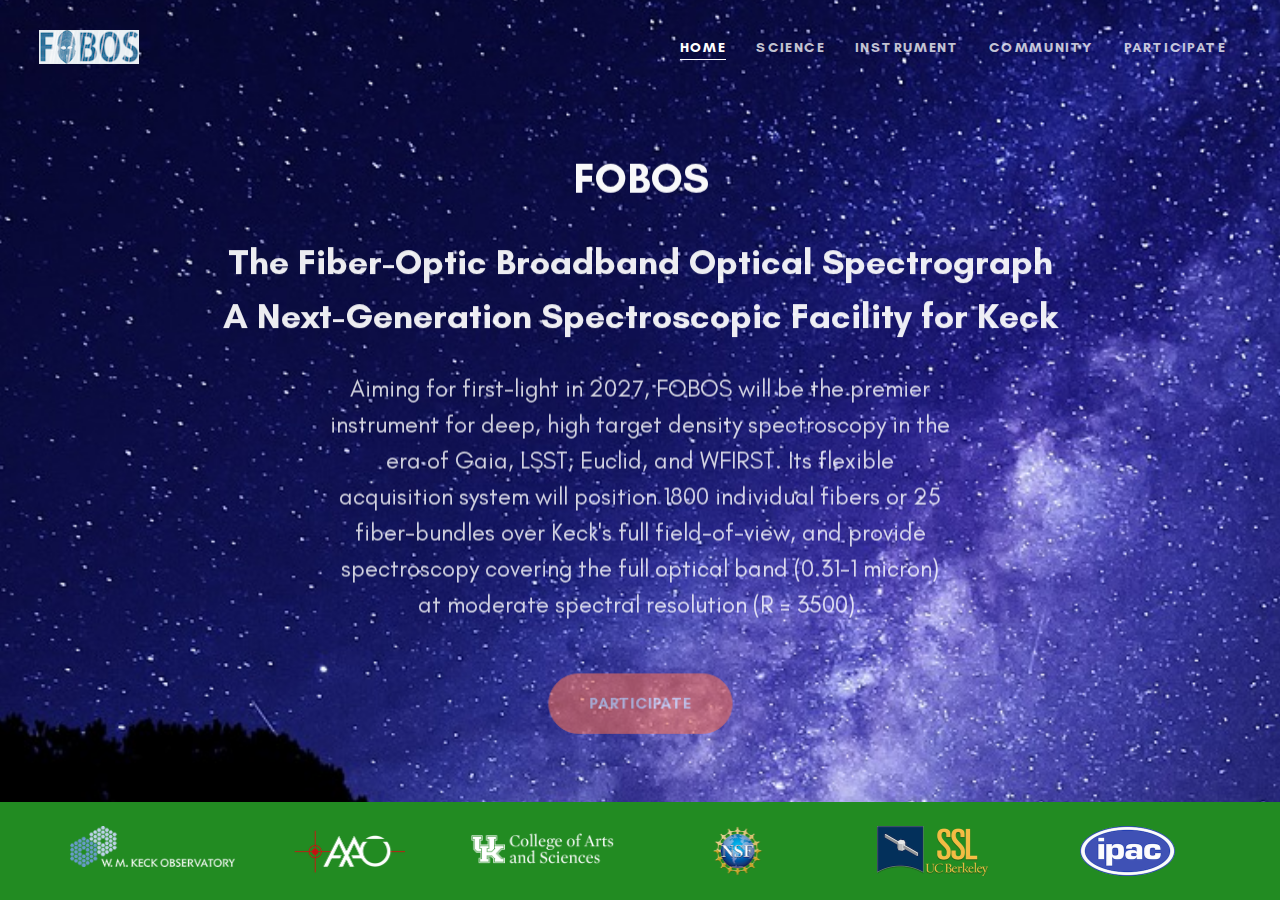
==== index.html @ 59f38589 "updated h1 and h2 on home page" ====
<!DOCTYPE html>
<html lang="en">
<head>
	
	<meta charset="utf-8">
	<meta http-equiv="X-UA-Compatible" content="IE=edge">
	<meta name="viewport" content="width=device-width, initial-scale=1, shrink-to-fit=no">
	<meta name="theme-color" content="#3ed2a7">
	
	<link rel="shortcut icon" href="./favicon.png" />
	
	<title>FOBOS</title>
	
	<link rel="stylesheet" href="assets/vendors/liquid-icon/liquid-icon.min.css" />
	<link rel="stylesheet" href="assets/vendors/font-awesome/css/font-awesome.min.css" />
	<link rel="stylesheet" href="assets/css/theme-vendors.min.css" />
	<link rel="stylesheet" href="assets/css/theme.min.css" />
	<link rel="stylesheet" href="assets/css/themes/digital-agency.css" />
	
	<!-- Head Libs -->
	<script async src="assets/vendors/modernizr.min.js"></script>
	
</head>
<body data-mobile-nav-trigger-alignment="right" data-mobile-nav-align="left" data-mobile-nav-style="minimal" data-mobile-nav-shceme="gray" data-mobile-header-scheme="gray" data-mobile-nav-breakpoint="1199">
	
	<div id="wrap">
		
		<header class="main-header main-header-overlay">
			
			<div class="mainbar-wrap">
				<div class="megamenu-hover-bg"></div><!-- /.megamenu-hover-bg -->
				<div class="container-fluid mainbar-container">
					<div class="mainbar">
						<div class="row mainbar-row align-items-lg-stretch px-4">
							
							<div class="col pr-5">
								<div class="navbar-header">
									<a class="navbar-brand" href="index-digital-agency.html" rel="home">
										<span class="navbar-brand-inner">
											<img class="mobile-logo-default" src="./assets/img/FOBOS_LOGO_v1.png" alt="Ave HTML Template">
											<img class="logo-default" src="./assets/img/FOBOS_LOGO_v1.png" alt="Ave HTML Template">
										</span>
									</a>
									<button type="button" class="navbar-toggle collapsed nav-trigger style-mobile" data-toggle="collapse" data-target="#main-header-collapse" aria-expanded="false" data-changeclassnames='{ "html": "mobile-nav-activated overflow-hidden" }'>
										<span class="sr-only">Toggle navigation</span>
										<span class="bars">
											<span class="bar"></span>
											<span class="bar"></span>
											<span class="bar"></span>
										</span>
									</button>
								</div><!-- /.navbar-header -->
							</div><!-- /.col -->
							
							<div class="col">
								
								<div class="collapse navbar-collapse" id="main-header-collapse">
									
									<ul id="primary-nav" class="main-nav main-nav-hover-underline-1 nav align-items-lg-stretch justify-content-lg-center" data-submenu-options='{ "toggleType":"fade", "handler":"mouse-in-out" }' data-localscroll="true">
										
										<li class="is-active">
											<a href="#content">
												<span class="link-icon"></span>
												<span class="link-txt">
													<span class="link-ext"></span>
													<span class="txt">Home</span>
												</span>
											</a>
										</li>
										<li>
											<a href="#about">
												<span class="link-icon"></span>
												<span class="link-txt">
													<span class="link-ext"></span>
													<span class="txt">Science</span>
												</span>
											</a>
										</li>
										<li>
											<a href="#services">
												<span class="link-icon"></span>
												<span class="link-txt">
													<span class="link-ext"></span>
													<span class="txt">Instrument</span>
												</span>
											</a>
										</li>
										<li class="menu-item-has-children">
											<a href="#">
												<span class="link-icon"></span>
												<span class="link-txt">
													<span class="link-ext"></span>
													<span class="txt">
														Community
														<span class="submenu-expander">
															<i class="fa fa-angle-down"></i>
														</span>
													</span>
												</span>
											</a>
											<ul class="nav-item-children">
												<li>
													<a href="https://www.ucolick.org/" target="_blank">
														<span class="link-icon"></span>
														<span class="link-txt">
															<span class="link-ext"></span>
															<span class="txt">
																UCO
																<span class="submenu-expander">
																	<i class="fa fa-angle-down"></i>
																</span>
															</span>
														</span>
													</a>
												</li>
												<li>
													<a href="http://www.keckobservatory.org/" target="_blank">
														<span class="link-icon"></span>
														<span class="link-txt">
															<span class="link-ext"></span>
															<span class="txt">
																Keck
																<span class="submenu-expander">
																	<i class="fa fa-angle-down"></i>
																</span>
															</span>
														</span>
													</a>
												</li>
												<li>
													<a href="https://www.ssl.berkeley.edu/" target="_blank">
														<span class="link-icon"></span>
														<span class="link-txt">
															<span class="link-ext"></span>
															<span class="txt">
																SSL
																<span class="submenu-expander">
																	<i class="fa fa-angle-down"></i>
																</span>
															</span>
														</span>
													</a>
												</li>
												<li>
													<a href="https://pa.as.uky.edu/" target="_blank">
														<span class="link-icon"></span>
														<span class="link-txt">
															<span class="link-ext"></span>
															<span class="txt">
																University of Kentucky
																<span class="submenu-expander">
																	<i class="fa fa-angle-down"></i>
																</span>
															</span>
														</span>
													</a>
												</li>
												<li>
													<a href="https://www.aao.gov.au/" target="_blank">
														<span class="link-icon"></span>
														<span class="link-txt">
															<span class="link-ext"></span>
															<span class="txt">
																AAO
																<span class="submenu-expander">
																	<i class="fa fa-angle-down"></i>
																</span>
															</span>
														</span>
													</a>
												</li>
												<li>
													<a href="https://www.noao.edu" target="_blank">
														<span class="link-icon"></span>
														<span class="link-txt">
															<span class="link-ext"></span>
															<span class="txt">
																NOAO
																<span class="submenu-expander">
																	<i class="fa fa-angle-down"></i>
																</span>
															</span>
														</span>
													</a>
												</li>
												<li>
													<a href="https://www.ipac.caltech.edu" target="_blank">
														<span class="link-icon"></span>
														<span class="link-txt">
															<span class="link-ext"></span>
															<span class="txt">
															IPAC
																<span class="submenu-expander">
																	<i class="fa fa-angle-down"></i>
																</span>
															</span>
														</span>
													</a>
												</li>
												<li>
													<a href="https://www.lbl.gov" target="_blank">
														<span class="link-icon"></span>
														<span class="link-txt">
															<span class="link-ext"></span>
															<span class="txt">
																LBNL
																<span class="submenu-expander">
																	<i class="fa fa-angle-down"></i>
																</span>
															</span>
														</span>
													</a>
												</li>
											</ul>
										<li>
											<a href="#contact">
												<span class="link-icon"></span>
												<span class="link-txt">
													<span class="link-ext"></span>
													<span class="txt">Participate</span>
												</span>
											</a>
										</li>
									
								</ul><!-- /#primary-nav  -->
								
							</div><!-- /#main-header-collapse -->
							
						</div><!-- /.col -->
					</div><!-- /.mainbar-row -->
				</div><!-- /.mainbar -->
			</div><!-- /.mainbar-container -->
		</div><!-- /.mainbar-wrap -->
		
	</header><!-- /.main-header -->
	
	<main id="content" class="content">
		
		<section
			class="vc_row fullheight d-flex flex-wrap align-items-end"
			data-parallax="true"
			data-parallax-options='{"parallaxBG":true}'
			data-slideshow-bg="true"
			data-slideshow-options='{"delay":6000,"imageArray":["./assets/img/night-sky.jpg","./assets/img/stars.jpg"]}'
		>
		
			<span class="row-bg-loader">
				<span class="row-bg-loader-inner"></span>
			</span>

			<div class="container">
				<div class="row">

					<div class="lqd-column col-md-10 col-md-offset-1 text-center mt-7" data-custom-animations="true" data-ca-options='{"triggerHandler":"inview","animationTarget":"all-childs","duration":"1200","delay":"150","easing":"easeOutQuint","direction":"forward","initValues":{"translateY":31,"translateZ":-108,"opacity":0},"animations":{"translateY":0,"translateZ":0,"opacity":1}}'>

						<header class="fancy-title">
							<!-- <h6 class="text-uppercase font-weight-normal ltr-sp-2 text-white mb-5">WE LOVE CREATING</h6> -->
							<h1 class="text-white lh-15 mb-4"><span class="font-size-2-3x lh-1">FOBOS</span></h1>
							<h2 class="text-white lh-15 mb-4"><span class="font-size-2-3x lh-1">The Fiber-Optic Broadband Optical Spectrograph<br>A Next-Generation Spectroscopic Facility for Keck</span></h2>

							<div class="row">
								<div class="lqd-column col-md-8 col-md-offset-2">
									
									<p class="text-white font-size-24 mb-1">Aiming for first-light in 2027, FOBOS will be the premier instrument for deep, high target density spectroscopy in the era of Gaia, LSST, Euclid, and WFIRST.  Its flexible acquisition system will position 1800 individual fibers or 25 fiber-bundles over Keck's full field-of-view, and provide spectroscopy covering the full optical band (0.31-1 micron) at moderate spectral resolution (R = 3500).</p>
								</div><!-- /.col-md-8 col-md-offset-2 -->
							</div><!-- /.row -->

						</header><!-- /.fancy-title -->

						<a href="#" class="btn btn-solid text-uppercase circle btn-bordered border-thin font-size-16 font-weight-bold ltr-sp-05 px-2 bg-hover-white text-hover-black mb-2" data-localscroll="true" data-localscroll-options='{"scrollBelowSection":true}'>
							<span>
								<span class="btn-txt">Participate</span>
							</span>
						</a>

						<!-- <a href="https://www.youtube.com/watch?v=LjaKHqDbzSA" class="btn btn-default text-uppercase circle btn-bordered border-thick fresco btn-icon-left btn-icon-circle btn-icon-bordered font-size-16 font-weight-bold ltr-sp-05 px-2 color-secondary mb-2">
							<span>
								<span class="btn-txt">How we work</span>
								<span class="btn-icon"><i class="fa fa-play"></i></span>
							</span>
						</a> -->

					</div><!-- /.col-md-10 col-md-offset-1 text-center -->

				</div><!-- /.row -->
			</div><!-- /.container -->

			<div class="bg-forestgreen col-xs-12 px-0 py-4">

				<div class="container">
					<div class="row">

						<div class="lqd-column col-md-12">

							<div class="carousel-container carousel-nav-left carousel-nav-md carousel-dots-style1">

								<div class="carousel-items row" data-lqd-flickity='{"cellAlign":"left","prevNextButtons":false,"buttonsAppendTo":"self","pageDots":false,"groupCells":false,"wrapAround":true,"autoPlay":3000,"pauseAutoPlayOnHover":false}'>

									<div class="lqd-column carousel-item  col-md-2 col-sm-3 col-xs-4">
										<figure class="text-center">
											<img src="./assets/img/logos/keck-obs.png" alt="Client">
										</figure>
									</div><!-- /.carousel-item -->
									<div class="lqd-column carousel-item  col-md-2 col-sm-3 col-xs-4">
										<figure class="text-center">
											<img src="./assets/img/logos/aao_logo_white_0.png" alt="Client">
										</figure>
									</div><!-- /.carousel-item -->
									<div class="lqd-column carousel-item  col-md-2 col-sm-3 col-xs-4">
										<figure class="text-center">
											<img src="./assets/img/logos/uk.png" alt="Client">
										</figure>
									</div><!-- /.carousel-item -->
									<div class="lqd-column carousel-item  col-md-2 col-sm-3 col-xs-4">
										<figure class="text-center">
											<img src="./assets/img/logos/nsf_logo.png" alt="Client">
										</figure>
									</div><!-- /.carousel-item -->
									<div class="lqd-column carousel-item  col-md-2 col-sm-3 col-xs-4">
										<figure class="text-center">
											<img src="./assets/img/logos/uc-berk.png" alt="Client">
										</figure>
									</div><!-- /.carousel-item -->
									<div class="lqd-column carousel-item  col-md-2 col-sm-3 col-xs-4">
										<figure class="text-center">
											<img src="./assets/img/logos/ipac.png" alt="Client">
										</figure>
									</div><!-- /.carousel-item -->
									<div class="lqd-column carousel-item  col-md-2 col-sm-3 col-xs-4">
										<figure class="text-center">
											<img src="./assets/img/logos/lick.png" alt="Client">
										</figure>
									</div><!-- /.carousel-item -->
									<div class="lqd-column carousel-item  col-md-2 col-sm-3 col-xs-4">
										<figure class="text-center">
											<img src="./assets/img/logos/berkeley.png" alt="Client">
										</figure>
									</div><!-- /.carousel-item -->

								</div><!-- /.carousel-items row -->

							</div><!-- /.carousel-container -->

						</div><!-- /.col-md-12 -->

					</div><!-- /.row -->
				</div><!-- /.container -->

			</div>
			
		</section>
		
	</main><!-- /#content.content -->
	
</div><!-- /#wrap -->

<script src="./assets/vendors/jquery.min.js"></script>
<script src="./assets/js/theme-vendors.js"></script>
<script src="./assets/js/theme.min.js"></script>

</body>
</html>
---- assets/vendors/liquid-icon/liquid-icon.min.css ----
@font-face{font-family:'liquid-icon';src:url("./fonts/liquid-icon.woff") format("woff"),url("./fonts/liquid-icon.svg") format("svg");font-weight:normal;font-style:normal}[class^="icon-"],[class*=" icon-"]{font-family:'liquid-icon' !important;speak:none;font-style:normal;font-weight:normal;font-variant:normal;text-transform:none;line-height:1;-webkit-font-smoothing:antialiased;-moz-osx-font-smoothing:grayscale}.icon-et-desktop:before{content:"\ecae"}.icon-et-laptop:before{content:"\ecaf"}.icon-et-tablet:before{content:"\ecb0"}.icon-et-phone:before{content:"\ecb1"}.icon-et-adjustments:before{content:"\ecb2"}.icon-et-alarmclock:before{content:"\ecb3"}.icon-et-anchor:before{content:"\ecb4"}.icon-et-aperture:before{content:"\ecb5"}.icon-et-attachments:before{content:"\ecb6"}.icon-et-bargraph:before{content:"\ecb7"}.icon-et-basket:before{content:"\ecb8"}.icon-et-beaker:before{content:"\ecb9"}.icon-et-bike:before{content:"\ecba"}.icon-et-book-open:before{content:"\ecbb"}.icon-et-briefcase:before{content:"\ecbc"}.icon-et-browser:before{content:"\ecbd"}.icon-et-calendar:before{content:"\ecbe"}.icon-et-camera:before{content:"\ecbf"}.icon-et-caution:before{content:"\ecc0"}.icon-et-chat:before{content:"\ecc1"}.icon-et-circle-compass:before{content:"\ecc2"}.icon-et-clipboard:before{content:"\ecc3"}.icon-et-clock:before{content:"\ecc4"}.icon-et-cloud:before{content:"\ecc5"}.icon-et-compass:before{content:"\ecc6"}.icon-et-dial:before{content:"\ecc7"}.icon-et-document:before{content:"\ecc8"}.icon-et-documents:before{content:"\ecc9"}.icon-et-download:before{content:"\ecca"}.icon-et-edit:before{content:"\eccb"}.icon-et-envelope:before{content:"\eccc"}.icon-et-expand:before{content:"\eccd"}.icon-et-flag:before{content:"\ecce"}.icon-et-focus:before{content:"\eccf"}.icon-et-gears:before{content:"\ecd0"}.icon-et-genius:before{content:"\ecd1"}.icon-et-gift:before{content:"\ecd2"}.icon-et-global:before{content:"\ecd3"}.icon-et-globe:before{content:"\ecd4"}.icon-et-grid:before{content:"\ecd5"}.icon-et-hazardous:before{content:"\ecd6"}.icon-et-heart:before{content:"\ecd7"}.icon-et-hotairballoon:before{content:"\ecd8"}.icon-et-hourglass:before{content:"\ecd9"}.icon-et-key:before{content:"\ecda"}.icon-et-layers:before{content:"\ecdb"}.icon-et-lifesaver:before{content:"\ecdc"}.icon-et-lightbulb:before{content:"\ecdd"}.icon-et-linegraph:before{content:"\ecde"}.icon-et-lock:before{content:"\ecdf"}.icon-et-magnifying-glass:before{content:"\ece0"}.icon-et-map-pin:before{content:"\ece1"}.icon-et-map:before{content:"\ece2"}.icon-et-megaphone:before{content:"\ece3"}.icon-et-mic:before{content:"\ece4"}.icon-et-mobile:before{content:"\ece5"}.icon-et-newspaper:before{content:"\ece6"}.icon-et-notebook:before{content:"\ece7"}.icon-et-paintbrush:before{content:"\ece8"}.icon-et-paperclip:before{content:"\ece9"}.icon-et-pencil:before{content:"\ecea"}.icon-et-picture:before{content:"\eceb"}.icon-et-pictures:before{content:"\ecec"}.icon-et-video:before{content:"\eced"}.icon-et-piechart:before{content:"\ecee"}.icon-et-presentation:before{content:"\ecef"}.icon-et-pricetags:before{content:"\ecf0"}.icon-et-printer:before{content:"\ecf1"}.icon-et-profile-female:before{content:"\ecf2"}.icon-et-profile-male:before{content:"\ecf3"}.icon-et-puzzle:before{content:"\ecf4"}.icon-et-quote:before{content:"\ecf5"}.icon-et-recycle:before{content:"\ecf6"}.icon-et-refresh:before{content:"\ecf7"}.icon-et-ribbon:before{content:"\ecf8"}.icon-et-scissors:before{content:"\ecf9"}.icon-et-scope:before{content:"\ecfa"}.icon-et-search:before{content:"\ecfb"}.icon-et-shield:before{content:"\ecfc"}.icon-et-speedometer:before{content:"\ecfd"}.icon-et-strategy:before{content:"\ecfe"}.icon-et-streetsign:before{content:"\ecff"}.icon-et-telescope:before{content:"\ed00"}.icon-et-toolbox:before{content:"\ed01"}.icon-et-tools-2:before{content:"\ed02"}.icon-et-tools:before{content:"\ed03"}.icon-et-traget:before{content:"\ed04"}.icon-et-trophy:before{content:"\ed05"}.icon-et-upload:before{content:"\ed06"}.icon-et-wallet:before{content:"\ed07"}.icon-et-wine:before{content:"\ed08"}.icon-et-sad:before{content:"\ed09"}.icon-et-happy:before{content:"\ed0a"}.icon-md-add-circle-outline:before{content:"\e955"}.icon-md-add-circle:before{content:"\e958"}.icon-md-add:before{content:"\e959"}.icon-md-airplane:before{content:"\e95a"}.icon-md-alarm:before{content:"\e95b"}.icon-md-albums:before{content:"\e95c"}.icon-md-alert:before{content:"\e95d"}.icon-md-american-football:before{content:"\e95e"}.icon-md-analytics:before{content:"\e95f"}.icon-md-aperture:before{content:"\e960"}.icon-md-apps:before{content:"\e961"}.icon-md-appstore:before{content:"\e962"}.icon-md-archive:before{content:"\e963"}.icon-md-arrow-back:before{content:"\e96e"}.icon-md-arrow-down:before{content:"\e96f"}.icon-md-arrow-dropdown-circle:before{content:"\e976"}.icon-md-arrow-dropdown:before{content:"\e977"}.icon-md-arrow-dropleft-circle:before{content:"\e97b"}.icon-md-arrow-dropleft:before{content:"\e97c"}.icon-md-arrow-dropright-circle:before{content:"\e97e"}.icon-md-arrow-dropright:before{content:"\e980"}.icon-md-arrow-dropup-circle:before{content:"\e986"}.icon-md-arrow-dropup:before{content:"\e987"}.icon-md-arrow-forward:before{content:"\e988"}.icon-md-arrow-round-back:before{content:"\e997"}.icon-md-arrow-round-down:before{content:"\e99d"}.icon-md-arrow-round-forward:before{content:"\e99e"}.icon-md-arrow-round-up:before{content:"\e9ab"}.icon-md-arrow-up:before{content:"\e9b0"}.icon-md-at:before{content:"\e9b1"}.icon-md-attach:before{content:"\e9c8"}.icon-md-backspace:before{content:"\e9cd"}.icon-md-barcode:before{content:"\e9d0"}.icon-md-baseball:before{content:"\e9d1"}.icon-md-basket:before{content:"\e9d2"}.icon-md-basketball:before{content:"\e9d3"}.icon-md-battery-charging:before{content:"\e9d4"}.icon-md-battery-dead:before{content:"\e9d6"}.icon-md-battery-full:before{content:"\e9d7"}.icon-md-beaker:before{content:"\e9db"}.icon-md-bed:before{content:"\e9dc"}.icon-md-beer:before{content:"\e9dd"}.icon-md-bicycle:before{content:"\e9de"}.icon-md-bluetooth:before{content:"\ea25"}.icon-md-boat:before{content:"\ea26"}.icon-md-body:before{content:"\ea2a"}.icon-md-bonfire:before{content:"\ea2b"}.icon-md-book:before{content:"\ea2c"}.icon-md-bookmark:before{content:"\ea2d"}.icon-md-bookmarks:before{content:"\ea2e"}.icon-md-bowtie:before{content:"\ea2f"}.icon-md-briefcase:before{content:"\ea30"}.icon-md-browsers:before{content:"\ea31"}.icon-md-brush:before{content:"\ea7e"}.icon-md-bug:before{content:"\ea7f"}.icon-md-build:before{content:"\ea82"}.icon-md-bulb:before{content:"\ea83"}.icon-md-bus:before{content:"\ea84"}.icon-md-business:before{content:"\ea8b"}.icon-md-cafe:before{content:"\ea8c"}.icon-md-calculator:before{content:"\ea8d"}.icon-md-calendar:before{content:"\ea90"}.icon-md-call:before{content:"\ea91"}.icon-md-camera:before{content:"\ea92"}.icon-md-car:before{content:"\ea93"}.icon-md-card:before{content:"\ea94"}.icon-md-cart:before{content:"\ea95"}.icon-md-cash:before{content:"\ea96"}.icon-md-cellular:before{content:"\ea97"}.icon-md-chatboxes:before{content:"\ea98"}.icon-md-chatbubbles:before{content:"\ea99"}.icon-md-checkbox-outline:before{content:"\ea9a"}.icon-md-checkbox:before{content:"\ea9b"}.icon-md-checkmark-circle-outline:before{content:"\ea9c"}.icon-md-checkmark-circle:before{content:"\ea9d"}.icon-md-checkmark:before{content:"\ea9e"}.icon-md-clipboard:before{content:"\ea9f"}.icon-md-clock:before{content:"\eaa0"}.icon-md-close-circle-outline:before{content:"\eaa1"}.icon-md-close-circle:before{content:"\eaa2"}.icon-md-close:before{content:"\eaa3"}.icon-md-cloud-circle:before{content:"\eaa4"}.icon-md-cloud-done:before{content:"\eaa5"}.icon-md-cloud-download:before{content:"\eaa6"}.icon-md-cloud-outline:before{content:"\eaa7"}.icon-md-cloud-upload:before{content:"\eaac"}.icon-md-cloud:before{content:"\eaae"}.icon-md-cloudy-night:before{content:"\eaaf"}.icon-md-cloudy:before{content:"\eab0"}.icon-md-code-download:before{content:"\ebc9"}.icon-md-code-working:before{content:"\ebca"}.icon-md-code:before{content:"\ebcc"}.icon-md-cog:before{content:"\ebcd"}.icon-md-color-fill:before{content:"\ebce"}.icon-md-color-filter:before{content:"\ebcf"}.icon-md-color-palette:before{content:"\ebd0"}.icon-md-color-wand:before{content:"\ebd1"}.icon-md-compass:before{content:"\ebd2"}.icon-md-construct:before{content:"\ebd3"}.icon-md-contact:before{content:"\ebd4"}.icon-md-contacts:before{content:"\ebd5"}.icon-md-contract:before{content:"\ebd6"}.icon-md-contrast:before{content:"\ebd7"}.icon-md-copy:before{content:"\ebd8"}.icon-md-create:before{content:"\ebd9"}.icon-md-crop:before{content:"\ebda"}.icon-md-cube:before{content:"\ebdb"}.icon-md-cut:before{content:"\ebdc"}.icon-md-desktop:before{content:"\ebdd"}.icon-md-disc:before{content:"\ebde"}.icon-md-document:before{content:"\ebdf"}.icon-md-done-all:before{content:"\ebe0"}.icon-md-download:before{content:"\ebe1"}.icon-md-easel:before{content:"\ebe2"}.icon-md-egg:before{content:"\ebe3"}.icon-md-exit:before{content:"\ebe4"}.icon-md-expand:before{content:"\ebe5"}.icon-md-eye-off:before{content:"\ebe6"}.icon-md-eye:before{content:"\ebe7"}.icon-md-fastforward:before{content:"\ebe8"}.icon-md-female:before{content:"\ebe9"}.icon-md-filing:before{content:"\ebea"}.icon-md-film:before{content:"\ebeb"}.icon-md-finger-print:before{content:"\ebec"}.icon-md-fitness:before{content:"\ebed"}.icon-md-flag:before{content:"\ebee"}.icon-md-flame:before{content:"\ebef"}.icon-md-flash-off:before{content:"\ebf0"}.icon-md-flash:before{content:"\ebf1"}.icon-md-flashlight:before{content:"\ebf2"}.icon-md-flask:before{content:"\ebf3"}.icon-md-flower:before{content:"\ebf4"}.icon-md-folder-open:before{content:"\ebf5"}.icon-md-folder:before{content:"\ebf6"}.icon-md-football:before{content:"\ebf7"}.icon-md-funnel:before{content:"\ebf8"}.icon-md-gift:before{content:"\ebf9"}.icon-md-git-branch:before{content:"\ebfa"}.icon-md-git-commit:before{content:"\ebfb"}.icon-md-git-compare:before{content:"\ebfc"}.icon-md-git-merge:before{content:"\ebfd"}.icon-md-git-network:before{content:"\ebfe"}.icon-md-git-pull-request:before{content:"\ebff"}.icon-md-glasses:before{content:"\ec00"}.icon-md-globe:before{content:"\ec01"}.icon-md-grid:before{content:"\ec02"}.icon-md-hammer:before{content:"\ec03"}.icon-md-hand:before{content:"\ec04"}.icon-md-happy:before{content:"\ec05"}.icon-md-headset:before{content:"\ec06"}.icon-md-heart-dislike:before{content:"\ec07"}.icon-md-heart-empty:before{content:"\ec08"}.icon-md-heart-half:before{content:"\ec09"}.icon-md-heart:before{content:"\ec0a"}.icon-md-help-buoy:before{content:"\ec0b"}.icon-md-help-circle-outline:before{content:"\ec0c"}.icon-md-help-circle:before{content:"\ec0d"}.icon-md-help:before{content:"\ec0e"}.icon-md-home:before{content:"\ec0f"}.icon-md-hourglass:before{content:"\ec10"}.icon-md-ice-cream:before{content:"\ec11"}.icon-md-image:before{content:"\ec12"}.icon-md-images:before{content:"\ec13"}.icon-md-infinite:before{content:"\ec14"}.icon-md-information-circle-outline:before{content:"\ec15"}.icon-md-information-circle:before{content:"\ec16"}.icon-md-information:before{content:"\ec17"}.icon-md-jet:before{content:"\ec18"}.icon-md-journal:before{content:"\ec19"}.icon-md-key:before{content:"\ec1a"}.icon-md-keypad:before{content:"\ec1b"}.icon-md-laptop:before{content:"\ec1c"}.icon-md-leaf:before{content:"\ec1d"}.icon-md-link:before{content:"\ec1e"}.icon-md-list-box:before{content:"\ec1f"}.icon-md-list:before{content:"\ec20"}.icon-md-locate:before{content:"\ec21"}.icon-md-lock:before{content:"\ec22"}.icon-md-log-in:before{content:"\ec23"}.icon-md-log-out:before{content:"\ec24"}.icon-md-magnet:before{content:"\ec25"}.icon-md-mail-open:before{content:"\ec26"}.icon-md-mail-unread:before{content:"\ec27"}.icon-md-mail:before{content:"\ec28"}.icon-md-male:before{content:"\ec29"}.icon-md-man:before{content:"\ec2a"}.icon-md-map:before{content:"\ec2b"}.icon-md-medal:before{content:"\ec2c"}.icon-md-medical:before{content:"\ec2d"}.icon-md-medkit:before{content:"\ec2e"}.icon-md-megaphone:before{content:"\ec2f"}.icon-md-menu:before{content:"\ec30"}.icon-md-mic-off:before{content:"\ec31"}.icon-md-mic:before{content:"\ec32"}.icon-md-microphone:before{content:"\ec33"}.icon-md-moon:before{content:"\ec34"}.icon-md-more:before{content:"\ec35"}.icon-md-move:before{content:"\ec36"}.icon-md-musical-note:before{content:"\ec37"}.icon-md-musical-notes:before{content:"\ec38"}.icon-md-navigate:before{content:"\ec39"}.icon-md-notifications-off:before{content:"\ec3a"}.icon-md-notifications-outline:before{content:"\ec3b"}.icon-md-notifications:before{content:"\ec3c"}.icon-md-nuclear:before{content:"\ec3d"}.icon-md-nutrition:before{content:"\ec3e"}.icon-md-open:before{content:"\ec3f"}.icon-md-options:before{content:"\ec40"}.icon-md-outlet:before{content:"\ec41"}.icon-md-paper-plane:before{content:"\ec42"}.icon-md-paper:before{content:"\ec43"}.icon-md-partly-sunny:before{content:"\ec44"}.icon-md-pause:before{content:"\ec45"}.icon-md-paw:before{content:"\ec46"}.icon-md-people:before{content:"\ec47"}.icon-md-person-add:before{content:"\ec48"}.icon-md-person:before{content:"\ec49"}.icon-md-phone-landscape:before{content:"\ec4a"}.icon-md-phone-portrait:before{content:"\ec4b"}.icon-md-photos:before{content:"\ec4c"}.icon-md-pie:before{content:"\ec4d"}.icon-md-pin:before{content:"\ec4e"}.icon-md-pint:before{content:"\ec4f"}.icon-md-pizza:before{content:"\ec50"}.icon-md-planet:before{content:"\ec51"}.icon-md-play-circle:before{content:"\ec52"}.icon-md-play:before{content:"\ec53"}.icon-md-podium:before{content:"\ec54"}.icon-md-power:before{content:"\ec55"}.icon-md-pricetag:before{content:"\ec56"}.icon-md-pricetags:before{content:"\ec57"}.icon-md-print:before{content:"\ec58"}.icon-md-pulse:before{content:"\ec59"}.icon-md-qr-scanner:before{content:"\ec5a"}.icon-md-quote:before{content:"\ec5b"}.icon-md-radio-button-off:before{content:"\ec5c"}.icon-md-radio-button-on:before{content:"\ec5d"}.icon-md-radio:before{content:"\ec5e"}.icon-md-rainy:before{content:"\ec5f"}.icon-md-recording:before{content:"\ec60"}.icon-md-redo:before{content:"\ec61"}.icon-md-refresh-circle:before{content:"\ec62"}.icon-md-refresh:before{content:"\ec63"}.icon-md-remove-circle-outline:before{content:"\ec64"}.icon-md-remove-circle:before{content:"\ec65"}.icon-md-remove:before{content:"\ec66"}.icon-md-reorder:before{content:"\ec67"}.icon-md-repeat:before{content:"\ec68"}.icon-md-resize:before{content:"\ec69"}.icon-md-restaurant:before{content:"\ec6a"}.icon-md-return-left:before{content:"\ec6b"}.icon-md-return-right:before{content:"\ec6c"}.icon-md-reverse-camera:before{content:"\ec6d"}.icon-md-rewind:before{content:"\ec6e"}.icon-md-ribbon:before{content:"\ec6f"}.icon-md-rocket:before{content:"\ec70"}.icon-md-rose:before{content:"\ec71"}.icon-md-sad:before{content:"\ec72"}.icon-md-save:before{content:"\ec73"}.icon-md-school:before{content:"\ec74"}.icon-md-search:before{content:"\ec75"}.icon-md-send:before{content:"\ec76"}.icon-md-settings:before{content:"\ec77"}.icon-md-share-alt:before{content:"\ec78"}.icon-md-share:before{content:"\ec79"}.icon-md-shirt:before{content:"\ec7a"}.icon-md-shuffle:before{content:"\ec7b"}.icon-md-skip-backward:before{content:"\ec7c"}.icon-md-skip-forward:before{content:"\ec7d"}.icon-md-snow:before{content:"\ec7e"}.icon-md-speedometer:before{content:"\ec7f"}.icon-md-square-outline:before{content:"\ec80"}.icon-md-square:before{content:"\ec81"}.icon-md-star-half:before{content:"\ec82"}.icon-md-star-outline:before{content:"\ec83"}.icon-md-star:before{content:"\ec84"}.icon-md-stats:before{content:"\ec85"}.icon-md-stopwatch:before{content:"\ec86"}.icon-md-subway:before{content:"\ec87"}.icon-md-sunny:before{content:"\ec88"}.icon-md-swap:before{content:"\ec89"}.icon-md-switch:before{content:"\ec8a"}.icon-md-sync:before{content:"\ec8b"}.icon-md-tablet-landscape:before{content:"\ec8c"}.icon-md-tablet-portrait:before{content:"\ec8d"}.icon-md-tennisball:before{content:"\ec8e"}.icon-md-text:before{content:"\ec8f"}.icon-md-thermometer:before{content:"\ec90"}.icon-md-thumbs-down:before{content:"\ec91"}.icon-md-thumbs-up:before{content:"\ec92"}.icon-md-thunderstorm:before{content:"\ec93"}.icon-md-time:before{content:"\ec94"}.icon-md-timer:before{content:"\ec95"}.icon-md-today:before{content:"\ec96"}.icon-md-train:before{content:"\ec97"}.icon-md-transgender:before{content:"\ec98"}.icon-md-trash:before{content:"\ec99"}.icon-md-trending-down:before{content:"\ec9a"}.icon-md-trending-up:before{content:"\ec9b"}.icon-md-trophy:before{content:"\ec9c"}.icon-md-tv:before{content:"\ec9d"}.icon-md-umbrella:before{content:"\ec9e"}.icon-md-undo:before{content:"\ec9f"}.icon-md-unlock:before{content:"\eca0"}.icon-md-videocam:before{content:"\eca1"}.icon-md-volume-high:before{content:"\eca2"}.icon-md-volume-low:before{content:"\eca3"}.icon-md-volume-mute:before{content:"\eca4"}.icon-md-volume-off:before{content:"\eca5"}.icon-md-walk:before{content:"\eca6"}.icon-md-wallet:before{content:"\eca7"}.icon-md-warning:before{content:"\eca8"}.icon-md-watch:before{content:"\eca9"}.icon-md-water:before{content:"\ecaa"}.icon-md-wifi:before{content:"\ecab"}.icon-md-wine:before{content:"\ecac"}.icon-md-woman:before{content:"\ecad"}.icon-num-10:before{content:"\e937"}.icon-num-9:before{content:"\e938"}.icon-num-8:before{content:"\e939"}.icon-num-7:before{content:"\e93a"}.icon-num-6:before{content:"\e93b"}.icon-num-5:before{content:"\e93c"}.icon-num-4:before{content:"\e93d"}.icon-num-3:before{content:"\e93e"}.icon-num-2:before{content:"\e951"}.icon-num-1:before{content:"\e954"}.icon-arrow-up-material:before{content:"\e92c"}.icon-arrow-left-material:before{content:"\e92d"}.icon-arrow-down-material:before{content:"\e935"}.icon-arrow-right-material:before{content:"\e936"}.icon-ld-search:before{content:"\e92a"}.icon-ld-cart:before{content:"\e929"}.icon-ion-ios-add-circle-outline:before{content:"\f100"}.icon-ion-ios-add-circle:before{content:"\f101"}.icon-ion-ios-add:before{content:"\f102"}.icon-ion-ios-airplane:before{content:"\f137"}.icon-ion-ios-alarm:before{content:"\f3c8"}.icon-ion-ios-albums:before{content:"\f3ca"}.icon-ion-ios-alert:before{content:"\f104"}.icon-ion-ios-american-football:before{content:"\f106"}.icon-ion-ios-analytics:before{content:"\f3ce"}.icon-ion-ios-aperture:before{content:"\f108"}.icon-ion-ios-apps:before{content:"\f10a"}.icon-ion-ios-appstore:before{content:"\f10c"}.icon-ion-ios-archive:before{content:"\f10e"}.icon-ion-ios-arrow-back:before{content:"\f3cf"}.icon-ion-ios-arrow-down:before{content:"\f3d0"}.icon-ion-ios-arrow-dropdown-circle:before{content:"\f125"}.icon-ion-ios-arrow-dropdown:before{content:"\f110"}.icon-ion-ios-arrow-dropleft-circle:before{content:"\f129"}.icon-ion-ios-arrow-dropleft:before{content:"\f112"}.icon-ion-ios-arrow-dropright-circle:before{content:"\f12b"}.icon-ion-ios-arrow-dropright:before{content:"\f114"}.icon-ion-ios-arrow-dropup-circle:before{content:"\f12d"}.icon-ion-ios-arrow-dropup:before{content:"\f116"}.icon-ion-ios-arrow-forward:before{content:"\f3d1"}.icon-ion-ios-arrow-round-back:before{content:"\f117"}.icon-ion-ios-arrow-round-down:before{content:"\f118"}.icon-ion-ios-arrow-round-forward:before{content:"\f119"}.icon-ion-ios-arrow-round-up:before{content:"\f11a"}.icon-ion-ios-arrow-up:before{content:"\f3d8"}.icon-ion-ios-at:before{content:"\f3da"}.icon-ion-ios-attach:before{content:"\f11b"}.icon-ion-ios-backspace:before{content:"\f11d"}.icon-ion-ios-barcode:before{content:"\f3dc"}.icon-ion-ios-baseball:before{content:"\f3de"}.icon-ion-ios-basket:before{content:"\f11f"}.icon-ion-ios-basketball:before{content:"\f3e0"}.icon-ion-ios-battery-charging:before{content:"\f120"}.icon-ion-ios-battery-dead:before{content:"\f121"}.icon-ion-ios-battery-full:before{content:"\f122"}.icon-ion-ios-beaker:before{content:"\f124"}.icon-ion-ios-bed:before{content:"\f139"}.icon-ion-ios-beer:before{content:"\f126"}.icon-ion-ios-bicycle:before{content:"\f127"}.icon-ion-ios-bluetooth:before{content:"\f128"}.icon-ion-ios-boat:before{content:"\f12a"}.icon-ion-ios-body:before{content:"\f3e4"}.icon-ion-ios-bonfire:before{content:"\f12c"}.icon-ion-ios-book:before{content:"\f3e8"}.icon-ion-ios-bookmark:before{content:"\f12e"}.icon-ion-ios-bookmarks:before{content:"\f3ea"}.icon-ion-ios-bowtie:before{content:"\f130"}.icon-ion-ios-briefcase:before{content:"\f3ee"}.icon-ion-ios-browsers:before{content:"\f3f0"}.icon-ion-ios-brush:before{content:"\f132"}.icon-ion-ios-bug:before{content:"\f134"}.icon-ion-ios-build:before{content:"\f136"}.icon-ion-ios-bulb:before{content:"\f138"}.icon-ion-ios-bus:before{content:"\f13a"}.icon-ion-ios-business:before{content:"\f1a3"}.icon-ion-ios-cafe:before{content:"\f13c"}.icon-ion-ios-calculator:before{content:"\f3f2"}.icon-ion-ios-calendar:before{content:"\f3f4"}.icon-ion-ios-call:before{content:"\f13e"}.icon-ion-ios-camera:before{content:"\f3f6"}.icon-ion-ios-car:before{content:"\f140"}.icon-ion-ios-card:before{content:"\f142"}.icon-ion-ios-cart:before{content:"\f3f8"}.icon-ion-ios-cash:before{content:"\f144"}.icon-ion-ios-cellular:before{content:"\f13d"}.icon-ion-ios-chatboxes:before{content:"\f3fa"}.icon-ion-ios-chatbubbles:before{content:"\f146"}.icon-ion-ios-checkbox-outline:before{content:"\f147"}.icon-ion-ios-checkbox:before{content:"\f148"}.icon-ion-ios-checkmark-circle-outline:before{content:"\f149"}.icon-ion-ios-checkmark-circle:before{content:"\f14a"}.icon-ion-ios-checkmark:before{content:"\f3ff"}.icon-ion-ios-clipboard:before{content:"\f14c"}.icon-ion-ios-clock:before{content:"\f403"}.icon-ion-ios-close-circle-outline:before{content:"\f14d"}.icon-ion-ios-close-circle:before{content:"\f14e"}.icon-ion-ios-close:before{content:"\f406"}.icon-ion-ios-cloud-circle:before{content:"\f152"}.icon-ion-ios-cloud-done:before{content:"\f154"}.icon-ion-ios-cloud-download:before{content:"\f408"}.icon-ion-ios-cloud-outline:before{content:"\f409"}.icon-ion-ios-cloud-upload:before{content:"\f40b"}.icon-ion-ios-cloud:before{content:"\f40c"}.icon-ion-ios-cloudy-night:before{content:"\f40e"}.icon-ion-ios-cloudy:before{content:"\f410"}.icon-ion-ios-code-download:before{content:"\f155"}.icon-ion-ios-code-working:before{content:"\f156"}.icon-ion-ios-code:before{content:"\f157"}.icon-ion-ios-cog:before{content:"\f412"}.icon-ion-ios-color-fill:before{content:"\f159"}.icon-ion-ios-color-filter:before{content:"\f414"}.icon-ion-ios-color-palette:before{content:"\f15b"}.icon-ion-ios-color-wand:before{content:"\f416"}.icon-ion-ios-compass:before{content:"\f15d"}.icon-ion-ios-construct:before{content:"\f15f"}.icon-ion-ios-contact:before{content:"\f41a"}.icon-ion-ios-contacts:before{content:"\f161"}.icon-ion-ios-contract:before{content:"\f162"}.icon-ion-ios-contrast:before{content:"\f163"}.icon-ion-ios-copy:before{content:"\f41c"}.icon-ion-ios-create:before{content:"\f165"}.icon-ion-ios-crop:before{content:"\f41e"}.icon-ion-ios-cube:before{content:"\f168"}.icon-ion-ios-cut:before{content:"\f16a"}.icon-ion-ios-desktop:before{content:"\f16c"}.icon-ion-ios-disc:before{content:"\f16e"}.icon-ion-ios-document:before{content:"\f170"}.icon-ion-ios-done-all:before{content:"\f171"}.icon-ion-ios-download:before{content:"\f420"}.icon-ion-ios-easel:before{content:"\f173"}.icon-ion-ios-egg:before{content:"\f175"}.icon-ion-ios-exit:before{content:"\f177"}.icon-ion-ios-expand:before{content:"\f178"}.icon-ion-ios-eye-off:before{content:"\f17a"}.icon-ion-ios-eye:before{content:"\f425"}.icon-ion-ios-fastforward:before{content:"\f427"}.icon-ion-ios-female:before{content:"\f17b"}.icon-ion-ios-filing:before{content:"\f429"}.icon-ion-ios-film:before{content:"\f42b"}.icon-ion-ios-finger-print:before{content:"\f17c"}.icon-ion-ios-fitness:before{content:"\f1ab"}.icon-ion-ios-flag:before{content:"\f42d"}.icon-ion-ios-flame:before{content:"\f42f"}.icon-ion-ios-flash-off:before{content:"\f12f"}.icon-ion-ios-flash:before{content:"\f17e"}.icon-ion-ios-flashlight:before{content:"\f141"}.icon-ion-ios-flask:before{content:"\f431"}.icon-ion-ios-flower:before{content:"\f433"}.icon-ion-ios-folder-open:before{content:"\f180"}.icon-ion-ios-folder:before{content:"\f435"}.icon-ion-ios-football:before{content:"\f437"}.icon-ion-ios-funnel:before{content:"\f182"}.icon-ion-ios-gift:before{content:"\f191"}.icon-ion-ios-git-branch:before{content:"\f183"}.icon-ion-ios-git-commit:before{content:"\f184"}.icon-ion-ios-git-compare:before{content:"\f185"}.icon-ion-ios-git-merge:before{content:"\f186"}.icon-ion-ios-git-network:before{content:"\f187"}.icon-ion-ios-git-pull-request:before{content:"\f188"}.icon-ion-ios-glasses:before{content:"\f43f"}.icon-ion-ios-globe:before{content:"\f18a"}.icon-ion-ios-grid:before{content:"\f18c"}.icon-ion-ios-hammer:before{content:"\f18e"}.icon-ion-ios-hand:before{content:"\f190"}.icon-ion-ios-happy:before{content:"\f192"}.icon-ion-ios-headset:before{content:"\f194"}.icon-ion-ios-heart-dislike:before{content:"\f13f"}.icon-ion-ios-heart-empty:before{content:"\f19b"}.icon-ion-ios-heart-half:before{content:"\f19d"}.icon-ion-ios-heart:before{content:"\f443"}.icon-ion-ios-help-buoy:before{content:"\f196"}.icon-ion-ios-help-circle-outline:before{content:"\f197"}.icon-ion-ios-help-circle:before{content:"\f198"}.icon-ion-ios-help:before{content:"\f446"}.icon-ion-ios-home:before{content:"\f448"}.icon-ion-ios-hourglass:before{content:"\f103"}.icon-ion-ios-ice-cream:before{content:"\f19a"}.icon-ion-ios-image:before{content:"\f19c"}.icon-ion-ios-images:before{content:"\f19e"}.icon-ion-ios-infinite:before{content:"\f44a"}.icon-ion-ios-information-circle-outline:before{content:"\f19f"}.icon-ion-ios-information-circle:before{content:"\f1a0"}.icon-ion-ios-information:before{content:"\f44d"}.icon-ion-ios-jet:before{content:"\f1a5"}.icon-ion-ios-journal:before{content:"\f189"}.icon-ion-ios-key:before{content:"\f1a7"}.icon-ion-ios-keypad:before{content:"\f450"}.icon-ion-ios-laptop:before{content:"\f1a8"}.icon-ion-ios-leaf:before{content:"\f1aa"}.icon-ion-ios-link:before{content:"\f22a"}.icon-ion-ios-list-box:before{content:"\f143"}.icon-ion-ios-list:before{content:"\f454"}.icon-ion-ios-locate:before{content:"\f1ae"}.icon-ion-ios-lock:before{content:"\f1b0"}.icon-ion-ios-log-in:before{content:"\f1b1"}.icon-ion-ios-log-out:before{content:"\f1b2"}.icon-ion-ios-magnet:before{content:"\f1b4"}.icon-ion-ios-mail-open:before{content:"\f1b6"}.icon-ion-ios-mail-unread:before{content:"\f145"}.icon-ion-ios-mail:before{content:"\f1b8"}.icon-ion-ios-male:before{content:"\f1b9"}.icon-ion-ios-man:before{content:"\f1bb"}.icon-ion-ios-map:before{content:"\f1bd"}.icon-ion-ios-medal:before{content:"\f1bf"}.icon-ion-ios-medical:before{content:"\f45c"}.icon-ion-ios-medkit:before{content:"\f45e"}.icon-ion-ios-megaphone:before{content:"\f1c1"}.icon-ion-ios-menu:before{content:"\f1c3"}.icon-ion-ios-mic-off:before{content:"\f45f"}.icon-ion-ios-mic:before{content:"\f461"}.icon-ion-ios-microphone:before{content:"\f1c6"}.icon-ion-ios-moon:before{content:"\f468"}.icon-ion-ios-more:before{content:"\f1c8"}.icon-ion-ios-move:before{content:"\f1cb"}.icon-ion-ios-musical-note:before{content:"\f46b"}.icon-ion-ios-musical-notes:before{content:"\f46c"}.icon-ion-ios-navigate:before{content:"\f46e"}.icon-ion-ios-notifications-off:before{content:"\f1d1"}.icon-ion-ios-notifications-outline:before{content:"\f133"}.icon-ion-ios-notifications:before{content:"\f1d3"}.icon-ion-ios-nuclear:before{content:"\f1d5"}.icon-ion-ios-nutrition:before{content:"\f470"}.icon-ion-ios-open:before{content:"\f1d7"}.icon-ion-ios-options:before{content:"\f1d9"}.icon-ion-ios-outlet:before{content:"\f1db"}.icon-ion-ios-paper-plane:before{content:"\f1dd"}.icon-ion-ios-paper:before{content:"\f472"}.icon-ion-ios-partly-sunny:before{content:"\f1df"}.icon-ion-ios-pause:before{content:"\f478"}.icon-ion-ios-paw:before{content:"\f47a"}.icon-ion-ios-people:before{content:"\f47c"}.icon-ion-ios-person-add:before{content:"\f1e1"}.icon-ion-ios-person:before{content:"\f47e"}.icon-ion-ios-phone-landscape:before{content:"\f1e2"}.icon-ion-ios-phone-portrait:before{content:"\f1e3"}.icon-ion-ios-photos:before{content:"\f482"}.icon-ion-ios-pie:before{content:"\f484"}.icon-ion-ios-pin:before{content:"\f1e5"}.icon-ion-ios-pint:before{content:"\f486"}.icon-ion-ios-pizza:before{content:"\f1e7"}.icon-ion-ios-planet:before{content:"\f1eb"}.icon-ion-ios-play-circle:before{content:"\f113"}.icon-ion-ios-play:before{content:"\f488"}.icon-ion-ios-podium:before{content:"\f1ed"}.icon-ion-ios-power:before{content:"\f1ef"}.icon-ion-ios-pricetag:before{content:"\f48d"}.icon-ion-ios-pricetags:before{content:"\f48f"}.icon-ion-ios-print:before{content:"\f1f1"}.icon-ion-ios-pulse:before{content:"\f493"}.icon-ion-ios-qr-scanner:before{content:"\f1f3"}.icon-ion-ios-quote:before{content:"\f1f5"}.icon-ion-ios-radio-button-off:before{content:"\f1f6"}.icon-ion-ios-radio-button-on:before{content:"\f1f7"}.icon-ion-ios-radio:before{content:"\f1f9"}.icon-ion-ios-rainy:before{content:"\f495"}.icon-ion-ios-recording:before{content:"\f497"}.icon-ion-ios-redo:before{content:"\f499"}.icon-ion-ios-refresh-circle:before{content:"\f135"}.icon-ion-ios-refresh:before{content:"\f49c"}.icon-ion-ios-remove-circle-outline:before{content:"\f1fa"}.icon-ion-ios-remove-circle:before{content:"\f1fb"}.icon-ion-ios-remove:before{content:"\f1fc"}.icon-ion-ios-reorder:before{content:"\f1fd"}.icon-ion-ios-repeat:before{content:"\f1fe"}.icon-ion-ios-resize:before{content:"\f1ff"}.icon-ion-ios-restaurant:before{content:"\f201"}.icon-ion-ios-return-left:before{content:"\f202"}.icon-ion-ios-return-right:before{content:"\f203"}.icon-ion-ios-reverse-camera:before{content:"\f49f"}.icon-ion-ios-rewind:before{content:"\f4a1"}.icon-ion-ios-ribbon:before{content:"\f205"}.icon-ion-ios-rocket:before{content:"\f14b"}.icon-ion-ios-rose:before{content:"\f4a3"}.icon-ion-ios-sad:before{content:"\f207"}.icon-ion-ios-save:before{content:"\f1a6"}.icon-ion-ios-school:before{content:"\f209"}.icon-ion-ios-search:before{content:"\f4a5"}.icon-ion-ios-send:before{content:"\f20c"}.icon-ion-ios-settings:before{content:"\f4a7"}.icon-ion-ios-share-alt:before{content:"\f20f"}.icon-ion-ios-share:before{content:"\f211"}.icon-ion-ios-shirt:before{content:"\f213"}.icon-ion-ios-shuffle:before{content:"\f4a9"}.icon-ion-ios-skip-backward:before{content:"\f215"}.icon-ion-ios-skip-forward:before{content:"\f217"}.icon-ion-ios-snow:before{content:"\f218"}.icon-ion-ios-speedometer:before{content:"\f4b0"}.icon-ion-ios-square-outline:before{content:"\f15c"}.icon-ion-ios-square:before{content:"\f21a"}.icon-ion-ios-star-half:before{content:"\f4b1"}.icon-ion-ios-star-outline:before{content:"\f4b2"}.icon-ion-ios-star:before{content:"\f4b3"}.icon-ion-ios-stats:before{content:"\f21c"}.icon-ion-ios-stopwatch:before{content:"\f4b5"}.icon-ion-ios-subway:before{content:"\f21e"}.icon-ion-ios-sunny:before{content:"\f4b7"}.icon-ion-ios-swap:before{content:"\f21f"}.icon-ion-ios-switch:before{content:"\f221"}.icon-ion-ios-sync:before{content:"\f222"}.icon-ion-ios-tablet-landscape:before{content:"\f223"}.icon-ion-ios-tablet-portrait:before{content:"\f24e"}.icon-ion-ios-tennisball:before{content:"\f4bb"}.icon-ion-ios-text:before{content:"\f250"}.icon-ion-ios-thermometer:before{content:"\f252"}.icon-ion-ios-thumbs-down:before{content:"\f254"}.icon-ion-ios-thumbs-up:before{content:"\f256"}.icon-ion-ios-thunderstorm:before{content:"\f4bd"}.icon-ion-ios-time:before{content:"\f4bf"}.icon-ion-ios-timer:before{content:"\f4c1"}.icon-ion-ios-today:before{content:"\f14f"}.icon-ion-ios-train:before{content:"\f258"}.icon-ion-ios-transgender:before{content:"\f259"}.icon-ion-ios-trash:before{content:"\f4c5"}.icon-ion-ios-trending-down:before{content:"\f25a"}.icon-ion-ios-trending-up:before{content:"\f25b"}.icon-ion-ios-trophy:before{content:"\f25d"}.icon-ion-ios-tv:before{content:"\f115"}.icon-ion-ios-umbrella:before{content:"\f25f"}.icon-ion-ios-undo:before{content:"\f4c7"}.icon-ion-ios-unlock:before{content:"\f261"}.icon-ion-ios-videocam:before{content:"\f4cd"}.icon-ion-ios-volume-high:before{content:"\f11c"}.icon-ion-ios-volume-low:before{content:"\f11e"}.icon-ion-ios-volume-mute:before{content:"\f263"}.icon-ion-ios-volume-off:before{content:"\f264"}.icon-ion-ios-walk:before{content:"\f266"}.icon-ion-ios-wallet:before{content:"\f18b"}.icon-ion-ios-warning:before{content:"\f268"}.icon-ion-ios-watch:before{content:"\f269"}.icon-ion-ios-water:before{content:"\f26b"}.icon-ion-ios-wifi:before{content:"\f26d"}.icon-ion-ios-wine:before{content:"\f26f"}.icon-ion-ios-woman:before{content:"\f271"}.icon-ion-logo-android:before{content:"\f225"}.icon-ion-logo-angular:before{content:"\f227"}.icon-ion-logo-apple:before{content:"\f229"}.icon-ion-logo-bitbucket:before{content:"\f193"}.icon-ion-logo-bitcoin:before{content:"\f22b"}.icon-ion-logo-buffer:before{content:"\f22d"}.icon-ion-logo-chrome:before{content:"\f22f"}.icon-ion-logo-closed-captioning:before{content:"\f105"}.icon-ion-logo-codepen:before{content:"\f230"}.icon-ion-logo-css3:before{content:"\f231"}.icon-ion-logo-designernews:before{content:"\f232"}.icon-ion-logo-dribbble:before{content:"\f233"}.icon-ion-logo-dropbox:before{content:"\f234"}.icon-ion-logo-euro:before{content:"\f235"}.icon-ion-logo-facebook:before{content:"\f236"}.icon-ion-logo-flickr:before{content:"\f107"}.icon-ion-logo-foursquare:before{content:"\f237"}.icon-ion-logo-freebsd-devil:before{content:"\f238"}.icon-ion-logo-game-controller-a:before{content:"\f13b"}.icon-ion-logo-game-controller-b:before{content:"\f181"}.icon-ion-logo-github:before{content:"\f239"}.icon-ion-logo-google:before{content:"\f23a"}.icon-ion-logo-googleplus:before{content:"\f23b"}.icon-ion-logo-hackernews:before{content:"\f23c"}.icon-ion-logo-html5:before{content:"\f23d"}.icon-ion-logo-instagram:before{content:"\f23e"}.icon-ion-logo-ionic:before{content:"\f150"}.icon-ion-logo-ionitron:before{content:"\f151"}.icon-ion-logo-javascript:before{content:"\f23f"}.icon-ion-logo-linkedin:before{content:"\f240"}.icon-ion-logo-markdown:before{content:"\f241"}.icon-ion-logo-model-s:before{content:"\f153"}.icon-ion-logo-no-smoking:before{content:"\f109"}.icon-ion-logo-nodejs:before{content:"\f242"}.icon-ion-logo-npm:before{content:"\f195"}.icon-ion-logo-octocat:before{content:"\f243"}.icon-ion-logo-pinterest:before{content:"\f244"}.icon-ion-logo-playstation:before{content:"\f245"}.icon-ion-logo-polymer:before{content:"\f15e"}.icon-ion-logo-python:before{content:"\f246"}.icon-ion-logo-reddit:before{content:"\f247"}.icon-ion-logo-rss:before{content:"\f248"}.icon-ion-logo-sass:before{content:"\f249"}.icon-ion-logo-skype:before{content:"\f24a"}.icon-ion-logo-slack:before{content:"\f10b"}.icon-ion-logo-snapchat:before{content:"\f24b"}.icon-ion-logo-steam:before{content:"\f24c"}.icon-ion-logo-tumblr:before{content:"\f24d"}.icon-ion-logo-tux:before{content:"\f2ae"}.icon-ion-logo-twitch:before{content:"\f2af"}.icon-ion-logo-twitter:before{content:"\f2b0"}.icon-ion-logo-usd:before{content:"\f2b1"}.icon-ion-logo-vimeo:before{content:"\f2c4"}.icon-ion-logo-vk:before{content:"\f10d"}.icon-ion-logo-whatsapp:before{content:"\f2c5"}.icon-ion-logo-windows:before{content:"\f32f"}.icon-ion-logo-wordpress:before{content:"\f330"}.icon-ion-logo-xbox:before{content:"\f34c"}.icon-ion-logo-xing:before{content:"\f10f"}.icon-ion-logo-yahoo:before{content:"\f34d"}.icon-ion-logo-yen:before{content:"\f34e"}.icon-ion-logo-youtube:before{content:"\f34f"}.icon-liquid_map_pin:before{content:"\e913"}.icon-liquid_round_dollar:before{content:"\e928"}.icon-liquid_parent:before{content:"\e90b"}.icon-liquid_calendar:before{content:"\e912"}.icon-liquid_user:before{content:"\e90a"}.icon-liquid_arrow_right:before{content:"\e909"}.icon-weather_aquarius:before{content:"\e985"}.icon-weather_cloud_drop:before{content:"\e989"}.icon-weather_cloud_lightning:before{content:"\e98a"}.icon-weather_cloud_snowflake:before{content:"\e98b"}.icon-weather_cloud:before{content:"\e98c"}.icon-weather_downpour_fullmoon:before{content:"\e98d"}.icon-weather_downpour_halfmoon:before{content:"\e98e"}.icon-weather_downpour_sun:before{content:"\e98f"}.icon-weather_drop:before{content:"\e990"}.icon-weather_first_quarter:before{content:"\e991"}.icon-weather_fog_fullmoon:before{content:"\e992"}.icon-weather_fog_halfmoon:before{content:"\e993"}.icon-weather_fog_sun:before{content:"\e994"}.icon-weather_fog:before{content:"\e995"}.icon-weather_fullmoon:before{content:"\e996"}.icon-weather_hail_fullmoon:before{content:"\e998"}.icon-weather_hail_halfmoon:before{content:"\e999"}.icon-weather_hail_sun:before{content:"\e99a"}.icon-weather_hail:before{content:"\e99b"}.icon-weather_last_quarter:before{content:"\e99c"}.icon-weather_lightning:before{content:"\e99f"}.icon-weather_mistyrain_fullmoon:before{content:"\e9a0"}.icon-weather_mistyrain_halfmoon:before{content:"\e9a1"}.icon-weather_mistyrain_sun:before{content:"\e9a2"}.icon-weather_mistyrain:before{content:"\e9a3"}.icon-weather_moon:before{content:"\e9a4"}.icon-weather_moondown_full:before{content:"\e9a5"}.icon-weather_moondown_half:before{content:"\e9a6"}.icon-weather_moonset_full:before{content:"\e9a7"}.icon-weather_moonset_half:before{content:"\e9a8"}.icon-weather_move2:before{content:"\e9a9"}.icon-weather_newmoon:before{content:"\e9aa"}.icon-weather_rain_fullmoon:before{content:"\e9ac"}.icon-weather_rain_halfmoon:before{content:"\e9ad"}.icon-weather_rain_sun:before{content:"\e9ae"}.icon-weather_rain:before{content:"\e9af"}.icon-weather_snow_fullmoon:before{content:"\e9b2"}.icon-weather_snow_halfmoon:before{content:"\e9b3"}.icon-weather_snow_sun:before{content:"\e9b4"}.icon-weather_snow:before{content:"\e9b5"}.icon-weather_snowflake:before{content:"\e9b6"}.icon-weather_star:before{content:"\e9b7"}.icon-weather_storm_fullmoon:before{content:"\e9b8"}.icon-weather_storm_halfmoon:before{content:"\e9b9"}.icon-weather_storm_sun:before{content:"\e9ba"}.icon-weather_storm-11:before{content:"\e9bb"}.icon-weather_storm-32:before{content:"\e9bc"}.icon-weather_sun:before{content:"\e9bd"}.icon-weather_sundown:before{content:"\e9be"}.icon-weather_sunset:before{content:"\e9bf"}.icon-weather_taurus:before{content:"\e9c0"}.icon-weather_tempest_fullmoon:before{content:"\e9c1"}.icon-weather_tempest_halfmoon:before{content:"\e9c2"}.icon-weather_tempest_sun:before{content:"\e9c3"}.icon-weather_tempest:before{content:"\e9c4"}.icon-weather_variable_fullmoon:before{content:"\e9c5"}.icon-weather_variable_halfmoon:before{content:"\e9c6"}.icon-weather_variable_sun:before{content:"\e9c7"}.icon-weather_waning_cresent:before{content:"\e9c9"}.icon-weather_waning_gibbous:before{content:"\e9ca"}.icon-weather_waxing_cresent:before{content:"\e9cb"}.icon-weather_waxing_gibbous:before{content:"\e9cc"}.icon-weather_wind_fullmoon:before{content:"\e9ce"}.icon-weather_wind_halfmoon:before{content:"\e9cf"}.icon-weather_wind_sun:before{content:"\e9d5"}.icon-weather_wind:before{content:"\e9d8"}.icon-weather_windgust:before{content:"\e9d9"}.icon-software_add_vectorpoint:before{content:"\e9da"}.icon-software_character:before{content:"\e9df"}.icon-software_crop:before{content:"\e9e0"}.icon-software_eyedropper:before{content:"\e9e1"}.icon-software_font_allcaps:before{content:"\e9e2"}.icon-software_font_baseline_shift:before{content:"\e9e3"}.icon-software_font_horizontal_scale:before{content:"\e9e4"}.icon-software_font_kerning:before{content:"\e9e5"}.icon-software_font_leading:before{content:"\e9e6"}.icon-software_font_size:before{content:"\e9e7"}.icon-software_font_smallcapital:before{content:"\e9e8"}.icon-software_font_smallcaps:before{content:"\e9e9"}.icon-software_font_strikethrough:before{content:"\e9ea"}.icon-software_font_tracking:before{content:"\e9eb"}.icon-software_font_underline:before{content:"\e9ec"}.icon-software_font_vertical_scale:before{content:"\e9ed"}.icon-software_horizontal_align_center:before{content:"\e9ee"}.icon-software_horizontal_align_right:before{content:"\e9ef"}.icon-software_horizontal_distribute_center:before{content:"\e9f0"}.icon-software_horizontal_distribute_left:before{content:"\e9f1"}.icon-software_horizontal_distribute_right:before{content:"\e9f2"}.icon-software_indent_firstline:before{content:"\e9f3"}.icon-software_indent_left:before{content:"\e9f4"}.icon-software_indent_right:before{content:"\e9f5"}.icon-software_lasso:before{content:"\e9f6"}.icon-software_layers1:before{content:"\e9f7"}.icon-software_layers2:before{content:"\e9f8"}.icon-software_layout_2columns:before{content:"\e9f9"}.icon-software_layout_3columns:before{content:"\e9fa"}.icon-software_layout_4boxes:before{content:"\e9fb"}.icon-software_layout_4columns:before{content:"\e9fc"}.icon-software_layout_4lines:before{content:"\e9fd"}.icon-software_layout_header_2columns:before{content:"\e9fe"}.icon-software_layout_header_3columns:before{content:"\e9ff"}.icon-software_layout_header_4boxes:before{content:"\ea00"}.icon-software_layout_header_4columns:before{content:"\ea01"}.icon-software_layout_header_complex:before{content:"\ea02"}.icon-software_layout_header_complex2:before{content:"\ea03"}.icon-software_layout_header_complex3:before{content:"\ea04"}.icon-software_layout_header_complex4:before{content:"\ea05"}.icon-software_layout_header_sideleft:before{content:"\ea06"}.icon-software_layout_header_sideright:before{content:"\ea07"}.icon-software_layout_header:before{content:"\ea08"}.icon-software_layout_sidebar_left:before{content:"\ea09"}.icon-software_layout_sidebar_right:before{content:"\ea0a"}.icon-software_layout-8boxes:before{content:"\ea0b"}.icon-software_layout:before{content:"\ea0c"}.icon-software_magnete:before{content:"\ea0d"}.icon-software_pages:before{content:"\ea0e"}.icon-software_paintbrush:before{content:"\ea0f"}.icon-software_paintbucket:before{content:"\ea10"}.icon-software_paintroller:before{content:"\ea11"}.icon-software_paragraph_align_left:before{content:"\ea12"}.icon-software_paragraph_align_right:before{content:"\ea13"}.icon-software_paragraph_center:before{content:"\ea14"}.icon-software_paragraph_justify_all:before{content:"\ea15"}.icon-software_paragraph_justify_center:before{content:"\ea16"}.icon-software_paragraph_justify_left:before{content:"\ea17"}.icon-software_paragraph_justify_right:before{content:"\ea18"}.icon-software_paragraph_space_after:before{content:"\ea19"}.icon-software_paragraph_space_before:before{content:"\ea1a"}.icon-software_paragraph:before{content:"\ea1b"}.icon-software_pathfinder_exclude:before{content:"\ea1c"}.icon-software_pathfinder_intersect:before{content:"\ea1d"}.icon-software_pathfinder_subtract:before{content:"\ea1e"}.icon-software_pathfinder_unite:before{content:"\ea1f"}.icon-software_pen_add:before{content:"\ea20"}.icon-software_pen_remove:before{content:"\ea21"}.icon-software_pen:before{content:"\ea22"}.icon-software_pencil:before{content:"\ea23"}.icon-software_polygonallasso:before{content:"\ea24"}.icon-software_remove_vectorpoint:before{content:"\ea27"}.icon-software_scale_expand:before{content:"\ea28"}.icon-software_scale_reduce:before{content:"\ea29"}.icon-software_slice:before{content:"\ea32"}.icon-software_transform_bezier:before{content:"\ea33"}.icon-software_vector_box:before{content:"\ea34"}.icon-software_vector_composite:before{content:"\ea35"}.icon-software_vector_line:before{content:"\ea36"}.icon-software_vertical_align_bottom:before{content:"\ea37"}.icon-software_vertical_align_center:before{content:"\ea38"}.icon-software_vertical_align_top:before{content:"\ea39"}.icon-software_vertical_distribute_bottom:before{content:"\ea3a"}.icon-software_vertical_distribute_center:before{content:"\ea3b"}.icon-software_vertical_distribute_top:before{content:"\ea3c"}.icon-software-horizontal_align_left:before{content:"\ea3d"}.icon-music_beginning_button:before{content:"\ea3e"}.icon-music_bell:before{content:"\ea3f"}.icon-music_cd:before{content:"\ea40"}.icon-music_diapason:before{content:"\ea41"}.icon-music_eject_button:before{content:"\ea42"}.icon-music_end_button:before{content:"\ea43"}.icon-music_fastforward_button:before{content:"\ea44"}.icon-music_headphones:before{content:"\ea45"}.icon-music_ipod:before{content:"\ea46"}.icon-music_loudspeaker:before{content:"\ea47"}.icon-music_microphone_old:before{content:"\ea48"}.icon-music_microphone:before{content:"\ea49"}.icon-music_mixer:before{content:"\ea4a"}.icon-music_mute:before{content:"\ea4b"}.icon-music_note_multiple:before{content:"\ea4c"}.icon-music_note_single:before{content:"\ea4d"}.icon-music_pause_button:before{content:"\ea4e"}.icon-music_play_button:before{content:"\ea4f"}.icon-music_playlist:before{content:"\ea50"}.icon-music_radio_ghettoblaster:before{content:"\ea51"}.icon-music_radio_portable:before{content:"\ea52"}.icon-music_record:before{content:"\ea53"}.icon-music_recordplayer:before{content:"\ea54"}.icon-music_repeat_button:before{content:"\ea55"}.icon-music_rewind_button:before{content:"\ea56"}.icon-music_shuffle_button:before{content:"\ea57"}.icon-music_stop_button:before{content:"\ea58"}.icon-music_tape:before{content:"\ea59"}.icon-music_volume_down:before{content:"\ea5a"}.icon-music_volume_up:before{content:"\ea5b"}.icon-ecommerce_bag_check:before{content:"\ea5c"}.icon-ecommerce_bag_cloud:before{content:"\ea5d"}.icon-ecommerce_bag_download:before{content:"\ea5e"}.icon-ecommerce_bag_minus:before{content:"\ea5f"}.icon-ecommerce_bag_plus:before{content:"\ea60"}.icon-ecommerce_bag_refresh:before{content:"\ea61"}.icon-ecommerce_bag_remove:before{content:"\ea62"}.icon-ecommerce_bag_search:before{content:"\ea63"}.icon-ecommerce_bag_upload:before{content:"\ea64"}.icon-ecommerce_bag:before{content:"\ea65"}.icon-ecommerce_banknote:before{content:"\ea66"}.icon-ecommerce_banknotes:before{content:"\ea67"}.icon-ecommerce_basket_check:before{content:"\ea68"}.icon-ecommerce_basket_cloud:before{content:"\ea69"}.icon-ecommerce_basket_download:before{content:"\ea6a"}.icon-ecommerce_basket_minus:before{content:"\ea6b"}.icon-ecommerce_basket_plus:before{content:"\ea6c"}.icon-ecommerce_basket_refresh:before{content:"\ea6d"}.icon-ecommerce_basket_remove:before{content:"\ea6e"}.icon-ecommerce_basket_search:before{content:"\ea6f"}.icon-ecommerce_basket_upload:before{content:"\ea70"}.icon-ecommerce_basket:before{content:"\ea71"}.icon-ecommerce_bath:before{content:"\ea72"}.icon-ecommerce_cart_check:before{content:"\ea73"}.icon-ecommerce_cart_cloud:before{content:"\ea74"}.icon-ecommerce_cart_content:before{content:"\ea75"}.icon-ecommerce_cart_download:before{content:"\ea76"}.icon-ecommerce_cart_minus:before{content:"\ea77"}.icon-ecommerce_cart_plus:before{content:"\ea78"}.icon-ecommerce_cart_refresh:before{content:"\ea79"}.icon-ecommerce_cart_remove:before{content:"\ea7a"}.icon-ecommerce_cart_search:before{content:"\ea7b"}.icon-ecommerce_cart_upload:before{content:"\ea7c"}.icon-ecommerce_cart:before{content:"\ea7d"}.icon-ecommerce_creditcard:before{content:"\ea80"}.icon-ecommerce_diamond:before{content:"\ea81"}.icon-ecommerce_gift:before{content:"\ea85"}.icon-ecommerce_graph_decrease:before{content:"\ea86"}.icon-ecommerce_graph_increase:before{content:"\ea87"}.icon-ecommerce_graph1:before{content:"\ea88"}.icon-ecommerce_graph2:before{content:"\ea89"}.icon-ecommerce_graph3:before{content:"\ea8a"}.icon-ecommerce_megaphone:before{content:"\ea8e"}.icon-ecommerce_money:before{content:"\ea8f"}.icon-ecommerce_safe:before{content:"\eaa8"}.icon-ecommerce_sale:before{content:"\eaa9"}.icon-ecommerce_sales:before{content:"\eaaa"}.icon-ecommerce_ticket:before{content:"\eaab"}.icon-ecommerce_wallet:before{content:"\eaad"}.icon-basic_elaboration_bookmark_checck:before{content:"\eab1"}.icon-basic_elaboration_bookmark_minus:before{content:"\eab2"}.icon-basic_elaboration_bookmark_plus:before{content:"\eab3"}.icon-basic_elaboration_bookmark_remove:before{content:"\eab4"}.icon-basic_elaboration_briefcase_check:before{content:"\eab5"}.icon-basic_elaboration_briefcase_download:before{content:"\eab6"}.icon-basic_elaboration_briefcase_flagged:before{content:"\eab7"}.icon-basic_elaboration_briefcase_minus:before{content:"\eab8"}.icon-basic_elaboration_briefcase_plus:before{content:"\eab9"}.icon-basic_elaboration_briefcase_refresh:before{content:"\eaba"}.icon-basic_elaboration_briefcase_remove:before{content:"\eabb"}.icon-basic_elaboration_briefcase_search:before{content:"\eabc"}.icon-basic_elaboration_briefcase_star:before{content:"\eabd"}.icon-basic_elaboration_briefcase_upload:before{content:"\eabe"}.icon-basic_elaboration_browser_check:before{content:"\eabf"}.icon-basic_elaboration_browser_download:before{content:"\eac0"}.icon-basic_elaboration_browser_minus:before{content:"\eac1"}.icon-basic_elaboration_browser_plus:before{content:"\eac2"}.icon-basic_elaboration_browser_refresh:before{content:"\eac3"}.icon-basic_elaboration_browser_remove:before{content:"\eac4"}.icon-basic_elaboration_browser_search:before{content:"\eac5"}.icon-basic_elaboration_browser_star:before{content:"\eac6"}.icon-basic_elaboration_browser_upload:before{content:"\eac7"}.icon-basic_elaboration_calendar_check:before{content:"\eac8"}.icon-basic_elaboration_calendar_cloud:before{content:"\eac9"}.icon-basic_elaboration_calendar_download:before{content:"\eaca"}.icon-basic_elaboration_calendar_empty:before{content:"\eacb"}.icon-basic_elaboration_calendar_flagged:before{content:"\eacc"}.icon-basic_elaboration_calendar_heart:before{content:"\eacd"}.icon-basic_elaboration_calendar_minus:before{content:"\eace"}.icon-basic_elaboration_calendar_next:before{content:"\eacf"}.icon-basic_elaboration_calendar_noaccess:before{content:"\ead0"}.icon-basic_elaboration_calendar_pencil:before{content:"\ead1"}.icon-basic_elaboration_calendar_plus:before{content:"\ead2"}.icon-basic_elaboration_calendar_previous:before{content:"\ead3"}.icon-basic_elaboration_calendar_refresh:before{content:"\ead4"}.icon-basic_elaboration_calendar_remove:before{content:"\ead5"}.icon-basic_elaboration_calendar_search:before{content:"\ead6"}.icon-basic_elaboration_calendar_star:before{content:"\ead7"}.icon-basic_elaboration_calendar_upload:before{content:"\ead8"}.icon-basic_elaboration_cloud_check:before{content:"\ead9"}.icon-basic_elaboration_cloud_download:before{content:"\eada"}.icon-basic_elaboration_cloud_minus:before{content:"\eadb"}.icon-basic_elaboration_cloud_noaccess:before{content:"\eadc"}.icon-basic_elaboration_cloud_plus:before{content:"\eadd"}.icon-basic_elaboration_cloud_refresh:before{content:"\eade"}.icon-basic_elaboration_cloud_remove:before{content:"\eadf"}.icon-basic_elaboration_cloud_search:before{content:"\eae0"}.icon-basic_elaboration_cloud_upload:before{content:"\eae1"}.icon-basic_elaboration_document_check:before{content:"\eae2"}.icon-basic_elaboration_document_cloud:before{content:"\eae3"}.icon-basic_elaboration_document_download:before{content:"\eae4"}.icon-basic_elaboration_document_flagged:before{content:"\eae5"}.icon-basic_elaboration_document_graph:before{content:"\eae6"}.icon-basic_elaboration_document_heart:before{content:"\eae7"}.icon-basic_elaboration_document_minus:before{content:"\eae8"}.icon-basic_elaboration_document_next:before{content:"\eae9"}.icon-basic_elaboration_document_noaccess:before{content:"\eaea"}.icon-basic_elaboration_document_note:before{content:"\eaeb"}.icon-basic_elaboration_document_pencil:before{content:"\eaec"}.icon-basic_elaboration_document_picture:before{content:"\eaed"}.icon-basic_elaboration_document_plus:before{content:"\eaee"}.icon-basic_elaboration_document_previous:before{content:"\eaef"}.icon-basic_elaboration_document_refresh:before{content:"\eaf0"}.icon-basic_elaboration_document_remove:before{content:"\eaf1"}.icon-basic_elaboration_document_search:before{content:"\eaf2"}.icon-basic_elaboration_document_star:before{content:"\eaf3"}.icon-basic_elaboration_document_upload:before{content:"\eaf4"}.icon-basic_elaboration_folder_check:before{content:"\eaf5"}.icon-basic_elaboration_folder_cloud:before{content:"\eaf6"}.icon-basic_elaboration_folder_document:before{content:"\eaf7"}.icon-basic_elaboration_folder_download:before{content:"\eaf8"}.icon-basic_elaboration_folder_flagged:before{content:"\eaf9"}.icon-basic_elaboration_folder_graph:before{content:"\eafa"}.icon-basic_elaboration_folder_heart:before{content:"\eafb"}.icon-basic_elaboration_folder_minus:before{content:"\eafc"}.icon-basic_elaboration_folder_next:before{content:"\eafd"}.icon-basic_elaboration_folder_noaccess:before{content:"\eafe"}.icon-basic_elaboration_folder_note:before{content:"\eaff"}.icon-basic_elaboration_folder_pencil:before{content:"\eb00"}.icon-basic_elaboration_folder_picture:before{content:"\eb01"}.icon-basic_elaboration_folder_plus:before{content:"\eb02"}.icon-basic_elaboration_folder_previous:before{content:"\eb03"}.icon-basic_elaboration_folder_refresh:before{content:"\eb04"}.icon-basic_elaboration_folder_remove:before{content:"\eb05"}.icon-basic_elaboration_folder_search:before{content:"\eb06"}.icon-basic_elaboration_folder_star:before{content:"\eb07"}.icon-basic_elaboration_folder_upload:before{content:"\eb08"}.icon-basic_elaboration_mail_check:before{content:"\eb09"}.icon-basic_elaboration_mail_cloud:before{content:"\eb0a"}.icon-basic_elaboration_mail_document:before{content:"\eb0b"}.icon-basic_elaboration_mail_download:before{content:"\eb0c"}.icon-basic_elaboration_mail_flagged:before{content:"\eb0d"}.icon-basic_elaboration_mail_heart:before{content:"\eb0e"}.icon-basic_elaboration_mail_next:before{content:"\eb0f"}.icon-basic_elaboration_mail_noaccess:before{content:"\eb10"}.icon-basic_elaboration_mail_note:before{content:"\eb11"}.icon-basic_elaboration_mail_pencil:before{content:"\eb12"}.icon-basic_elaboration_mail_picture:before{content:"\eb13"}.icon-basic_elaboration_mail_previous:before{content:"\eb14"}.icon-basic_elaboration_mail_refresh:before{content:"\eb15"}.icon-basic_elaboration_mail_remove:before{content:"\eb16"}.icon-basic_elaboration_mail_search:before{content:"\eb17"}.icon-basic_elaboration_mail_star:before{content:"\eb18"}.icon-basic_elaboration_mail_upload:before{content:"\eb19"}.icon-basic_elaboration_message_check:before{content:"\eb1a"}.icon-basic_elaboration_message_dots:before{content:"\eb1b"}.icon-basic_elaboration_message_happy:before{content:"\eb1c"}.icon-basic_elaboration_message_heart:before{content:"\eb1d"}.icon-basic_elaboration_message_minus:before{content:"\eb1e"}.icon-basic_elaboration_message_note:before{content:"\eb1f"}.icon-basic_elaboration_message_plus:before{content:"\eb20"}.icon-basic_elaboration_message_refresh:before{content:"\eb21"}.icon-basic_elaboration_message_remove:before{content:"\eb22"}.icon-basic_elaboration_message_sad:before{content:"\eb23"}.icon-basic_elaboration_smartphone_cloud:before{content:"\eb24"}.icon-basic_elaboration_smartphone_heart:before{content:"\eb25"}.icon-basic_elaboration_smartphone_noaccess:before{content:"\eb26"}.icon-basic_elaboration_smartphone_note:before{content:"\eb27"}.icon-basic_elaboration_smartphone_pencil:before{content:"\eb28"}.icon-basic_elaboration_smartphone_picture:before{content:"\eb29"}.icon-basic_elaboration_smartphone_refresh:before{content:"\eb2a"}.icon-basic_elaboration_smartphone_search:before{content:"\eb2b"}.icon-basic_elaboration_tablet_cloud:before{content:"\eb2c"}.icon-basic_elaboration_tablet_heart:before{content:"\eb2d"}.icon-basic_elaboration_tablet_noaccess:before{content:"\eb2e"}.icon-basic_elaboration_tablet_note:before{content:"\eb2f"}.icon-basic_elaboration_tablet_pencil:before{content:"\eb30"}.icon-basic_elaboration_tablet_picture:before{content:"\eb31"}.icon-basic_elaboration_tablet_refresh:before{content:"\eb32"}.icon-basic_elaboration_tablet_search:before{content:"\eb33"}.icon-basic_elaboration_todolist_2:before{content:"\eb34"}.icon-basic_elaboration_todolist_check:before{content:"\eb35"}.icon-basic_elaboration_todolist_cloud:before{content:"\eb36"}.icon-basic_elaboration_todolist_download:before{content:"\eb37"}.icon-basic_elaboration_todolist_flagged:before{content:"\eb38"}.icon-basic_elaboration_todolist_minus:before{content:"\eb39"}.icon-basic_elaboration_todolist_noaccess:before{content:"\eb3a"}.icon-basic_elaboration_todolist_pencil:before{content:"\eb3b"}.icon-basic_elaboration_todolist_plus:before{content:"\eb3c"}.icon-basic_elaboration_todolist_refresh:before{content:"\eb3d"}.icon-basic_elaboration_todolist_remove:before{content:"\eb3e"}.icon-basic_elaboration_todolist_search:before{content:"\eb3f"}.icon-basic_elaboration_todolist_star:before{content:"\eb40"}.icon-basic_elaboration_todolist_upload:before{content:"\eb41"}.icon-basic_accelerator:before{content:"\eb42"}.icon-basic_alarm:before{content:"\eb43"}.icon-basic_anchor:before{content:"\eb44"}.icon-basic_anticlockwise:before{content:"\eb45"}.icon-basic_archive_full:before{content:"\eb46"}.icon-basic_archive:before{content:"\eb47"}.icon-basic_ban:before{content:"\eb48"}.icon-basic_battery_charge:before{content:"\eb49"}.icon-basic_battery_empty:before{content:"\eb4a"}.icon-basic_battery_full:before{content:"\eb4b"}.icon-basic_battery_half:before{content:"\eb4c"}.icon-basic_bolt:before{content:"\eb4d"}.icon-basic_book_pen:before{content:"\eb4e"}.icon-basic_book_pencil:before{content:"\eb4f"}.icon-basic_book:before{content:"\eb50"}.icon-basic_bookmark:before{content:"\eb51"}.icon-basic_calculator:before{content:"\eb52"}.icon-basic_calendar:before{content:"\eb53"}.icon-basic_cards_diamonds:before{content:"\eb54"}.icon-basic_cards_hearts:before{content:"\eb55"}.icon-basic_case:before{content:"\eb56"}.icon-basic_chronometer:before{content:"\eb57"}.icon-basic_clessidre:before{content:"\eb58"}.icon-basic_clock:before{content:"\eb59"}.icon-basic_clockwise:before{content:"\eb5a"}.icon-basic_cloud:before{content:"\eb5b"}.icon-basic_clubs:before{content:"\eb5c"}.icon-basic_compass:before{content:"\eb5d"}.icon-basic_cup:before{content:"\eb5e"}.icon-basic_diamonds:before{content:"\eb5f"}.icon-basic_display:before{content:"\eb60"}.icon-basic_download:before{content:"\eb61"}.icon-basic_exclamation:before{content:"\eb62"}.icon-basic_eye_closed:before{content:"\eb63"}.icon-basic_eye:before{content:"\eb64"}.icon-basic_female:before{content:"\eb65"}.icon-basic_flag1:before{content:"\eb66"}.icon-basic_flag2:before{content:"\eb67"}.icon-basic_floppydisk:before{content:"\eb68"}.icon-basic_folder_multiple:before{content:"\eb69"}.icon-basic_folder:before{content:"\eb6a"}.icon-basic_gear:before{content:"\eb6b"}.icon-basic_geolocalize-01:before{content:"\eb6c"}.icon-basic_geolocalize-05:before{content:"\eb6d"}.icon-basic_globe:before{content:"\eb6e"}.icon-basic_gunsight:before{content:"\eb6f"}.icon-basic_hammer:before{content:"\eb70"}.icon-basic_headset:before{content:"\eb71"}.icon-basic_heart_broken:before{content:"\eb72"}.icon-basic_heart:before{content:"\eb73"}.icon-basic_helm:before{content:"\eb74"}.icon-basic_home:before{content:"\eb75"}.icon-basic_info:before{content:"\eb76"}.icon-basic_ipod:before{content:"\eb77"}.icon-basic_joypad:before{content:"\eb78"}.icon-basic_key:before{content:"\eb79"}.icon-basic_keyboard:before{content:"\eb7a"}.icon-basic_laptop:before{content:"\eb7b"}.icon-basic_life_buoy:before{content:"\eb7c"}.icon-basic_lightbulb:before{content:"\eb7d"}.icon-basic_link:before{content:"\eb7e"}.icon-basic_lock_open:before{content:"\eb7f"}.icon-basic_lock:before{content:"\eb80"}.icon-basic_magic_mouse:before{content:"\eb81"}.icon-basic_magnifier_minus:before{content:"\eb82"}.icon-basic_magnifier_plus:before{content:"\eb83"}.icon-basic_magnifier:before{content:"\eb84"}.icon-basic_mail_multiple:before{content:"\eb85"}.icon-basic_mail_open_text:before{content:"\eb86"}.icon-basic_mail_open:before{content:"\eb87"}.icon-basic_mail:before{content:"\eb88"}.icon-basic_male:before{content:"\eb89"}.icon-basic_map:before{content:"\eb8a"}.icon-basic_message_multiple:before{content:"\eb8b"}.icon-basic_message_txt:before{content:"\eb8c"}.icon-basic_message:before{content:"\eb8d"}.icon-basic_mixer2:before{content:"\eb8e"}.icon-basic_mouse:before{content:"\eb8f"}.icon-basic_notebook_pen:before{content:"\eb90"}.icon-basic_notebook_pencil:before{content:"\eb91"}.icon-basic_notebook:before{content:"\eb92"}.icon-basic_paperplane:before{content:"\eb93"}.icon-basic_pencil_ruler_pen:before{content:"\eb94"}.icon-basic_pencil_ruler:before{content:"\eb95"}.icon-basic_photo:before{content:"\eb96"}.icon-basic_picture_multiple:before{content:"\eb97"}.icon-basic_picture:before{content:"\eb98"}.icon-basic_pin1:before{content:"\eb99"}.icon-basic_pin2:before{content:"\eb9a"}.icon-basic_postcard_multiple:before{content:"\eb9b"}.icon-basic_postcard:before{content:"\eb9c"}.icon-basic_printer:before{content:"\eb9d"}.icon-basic_question:before{content:"\eb9e"}.icon-basic_rss:before{content:"\eb9f"}.icon-basic_server_cloud:before{content:"\eba0"}.icon-basic_server_download:before{content:"\eba1"}.icon-basic_server_upload:before{content:"\eba2"}.icon-basic_server:before{content:"\eba3"}.icon-basic_server2:before{content:"\eba4"}.icon-basic_settings:before{content:"\eba5"}.icon-basic_share:before{content:"\eba6"}.icon-basic_sheet_multiple:before{content:"\eba7"}.icon-basic_sheet_pen:before{content:"\eba8"}.icon-basic_sheet_pencil:before{content:"\eba9"}.icon-basic_sheet_txt:before{content:"\ebaa"}.icon-basic_sheet:before{content:"\ebab"}.icon-basic_signs:before{content:"\ebac"}.icon-basic_smartphone:before{content:"\ebad"}.icon-basic_spades:before{content:"\ebae"}.icon-basic_spread_bookmark:before{content:"\ebaf"}.icon-basic_spread_text_bookmark:before{content:"\ebb0"}.icon-basic_spread_text:before{content:"\ebb1"}.icon-basic_spread:before{content:"\ebb2"}.icon-basic_star:before{content:"\ebb3"}.icon-basic_tablet:before{content:"\ebb4"}.icon-basic_target:before{content:"\ebb5"}.icon-basic_todo_pen:before{content:"\ebb6"}.icon-basic_todo_pencil:before{content:"\ebb7"}.icon-basic_todo_txt:before{content:"\ebb8"}.icon-basic_todo:before{content:"\ebb9"}.icon-basic_todolist_pen:before{content:"\ebba"}.icon-basic_todolist_pencil:before{content:"\ebbb"}.icon-basic_trashcan_full:before{content:"\ebbc"}.icon-basic_trashcan_refresh:before{content:"\ebbd"}.icon-basic_trashcan_remove:before{content:"\ebbe"}.icon-basic_trashcan:before{content:"\ebbf"}.icon-basic_upload:before{content:"\ebc0"}.icon-basic_usb:before{content:"\ebc1"}.icon-basic_video:before{content:"\ebc2"}.icon-basic_watch:before{content:"\ebc3"}.icon-basic_webpage_img_txt:before{content:"\ebc4"}.icon-basic_webpage_multiple:before{content:"\ebc5"}.icon-basic_webpage_txt:before{content:"\ebc6"}.icon-basic_webpage:before{content:"\ebc7"}.icon-basic_world:before{content:"\ebc8"}.icon-arrows_anticlockwise_dashed:before{content:"\e901"}.icon-arrows_anticlockwise:before{content:"\e902"}.icon-arrows_button_down:before{content:"\e903"}.icon-arrows_button_off:before{content:"\e904"}.icon-arrows_button_on:before{content:"\e905"}.icon-arrows_button_up:before{content:"\e906"}.icon-arrows_check:before{content:"\e907"}.icon-arrows_circle_check:before{content:"\e908"}.icon-arrows_circle_left:before{content:"\e90c"}.icon-arrows_circle_minus:before{content:"\e90d"}.icon-arrows_circle_plus:before{content:"\e90e"}.icon-arrows_circle_remove:before{content:"\e90f"}.icon-arrows_circle_right:before{content:"\e910"}.icon-arrows_circle_up:before{content:"\e911"}.icon-arrows_clockwise_dashed:before{content:"\e914"}.icon-arrows_clockwise:before{content:"\e915"}.icon-arrows_compress:before{content:"\e916"}.icon-arrows_deny:before{content:"\e917"}.icon-arrows_diagonal:before{content:"\e918"}.icon-arrows_diagonal2:before{content:"\e900"}.icon-arrows_down_double-34:before{content:"\e919"}.icon-arrows_down:before{content:"\e91a"}.icon-arrows_downleft:before{content:"\e91b"}.icon-arrows_downright:before{content:"\e91c"}.icon-arrows_drag_down_dashed:before{content:"\e91d"}.icon-arrows_drag_down:before{content:"\e91e"}.icon-arrows_drag_horiz:before{content:"\e91f"}.icon-arrows_drag_left_dashed:before{content:"\e920"}.icon-arrows_drag_left:before{content:"\e921"}.icon-arrows_drag_right_dashed:before{content:"\e922"}.icon-arrows_drag_right:before{content:"\e923"}.icon-arrows_drag_up_dashed:before{content:"\e924"}.icon-arrows_drag_up:before{content:"\e925"}.icon-arrows_drag_vert:before{content:"\e926"}.icon-arrows_exclamation:before{content:"\e927"}.icon-arrows_expand:before{content:"\e92b"}.icon-arrows_glide_horizontal:before{content:"\e92e"}.icon-arrows_glide_vertical:before{content:"\e92f"}.icon-arrows_glide:before{content:"\e930"}.icon-arrows_hamburger-2:before{content:"\e931"}.icon-arrows_hamburger1:before{content:"\e932"}.icon-arrows_horizontal:before{content:"\e933"}.icon-arrows_info:before{content:"\e934"}.icon-arrows_left_double-32:before{content:"\e93f"}.icon-arrows_left:before{content:"\e940"}.icon-arrows_minus:before{content:"\e941"}.icon-arrows_move_bottom:before{content:"\e942"}.icon-arrows_move_left:before{content:"\e943"}.icon-arrows_move_right:before{content:"\e944"}.icon-arrows_move_top:before{content:"\e945"}.icon-arrows_move:before{content:"\e946"}.icon-arrows_move2:before{content:"\e947"}.icon-arrows_plus:before{content:"\e948"}.icon-arrows_question:before{content:"\e949"}.icon-arrows_remove:before{content:"\e94a"}.icon-arrows_right_double-31:before{content:"\e94b"}.icon-arrows_right:before{content:"\e94c"}.icon-arrows_rotate_anti_dashed:before{content:"\e94d"}.icon-arrows_rotate_anti:before{content:"\e94e"}.icon-arrows_rotate_dashed:before{content:"\e94f"}.icon-arrows_rotate:before{content:"\e950"}.icon-arrows_shrink_diagonal2:before{content:"\e952"}.icon-arrows_shrink_horizonal2:before{content:"\e953"}.icon-arrows_shrink_vertical2:before{content:"\e956"}.icon-arrows_shrink:before{content:"\e957"}.icon-arrows_slim_down_dashed:before{content:"\e964"}.icon-arrows_slim_down:before{content:"\e965"}.icon-arrows_slim_left_dashed:before{content:"\e966"}.icon-arrows_slim_left:before{content:"\e967"}.icon-arrows_slim_right_dashed:before{content:"\e968"}.icon-arrows_slim_right:before{content:"\e969"}.icon-arrows_slim_up_dashed:before{content:"\e96a"}.icon-arrows_slim_up:before{content:"\e96b"}.icon-arrows_square_check:before{content:"\e96c"}.icon-arrows_square_down:before{content:"\e96d"}.icon-arrows_square_left:before{content:"\e970"}.icon-arrows_square_minus:before{content:"\e971"}.icon-arrows_square_plus:before{content:"\e972"}.icon-arrows_square_remove:before{content:"\e973"}.icon-arrows_square_right:before{content:"\e974"}.icon-arrows_square_up:before{content:"\e975"}.icon-arrows_squares:before{content:"\e978"}.icon-arrows_stretch_diagonal1:before{content:"\e979"}.icon-arrows_stretch_diagonal2:before{content:"\e97a"}.icon-arrows_stretch_horizontal1:before{content:"\e97d"}.icon-arrows_stretch_vertical1:before{content:"\e97f"}.icon-arrows_switch_horizontal:before{content:"\e981"}.icon-arrows_switch_vertical:before{content:"\e982"}.icon-arrows_up_double-33:before{content:"\e983"}.icon-arrows_up:before{content:"\e984"}.icon-arrows_vertical:before{content:"\ebcb"}
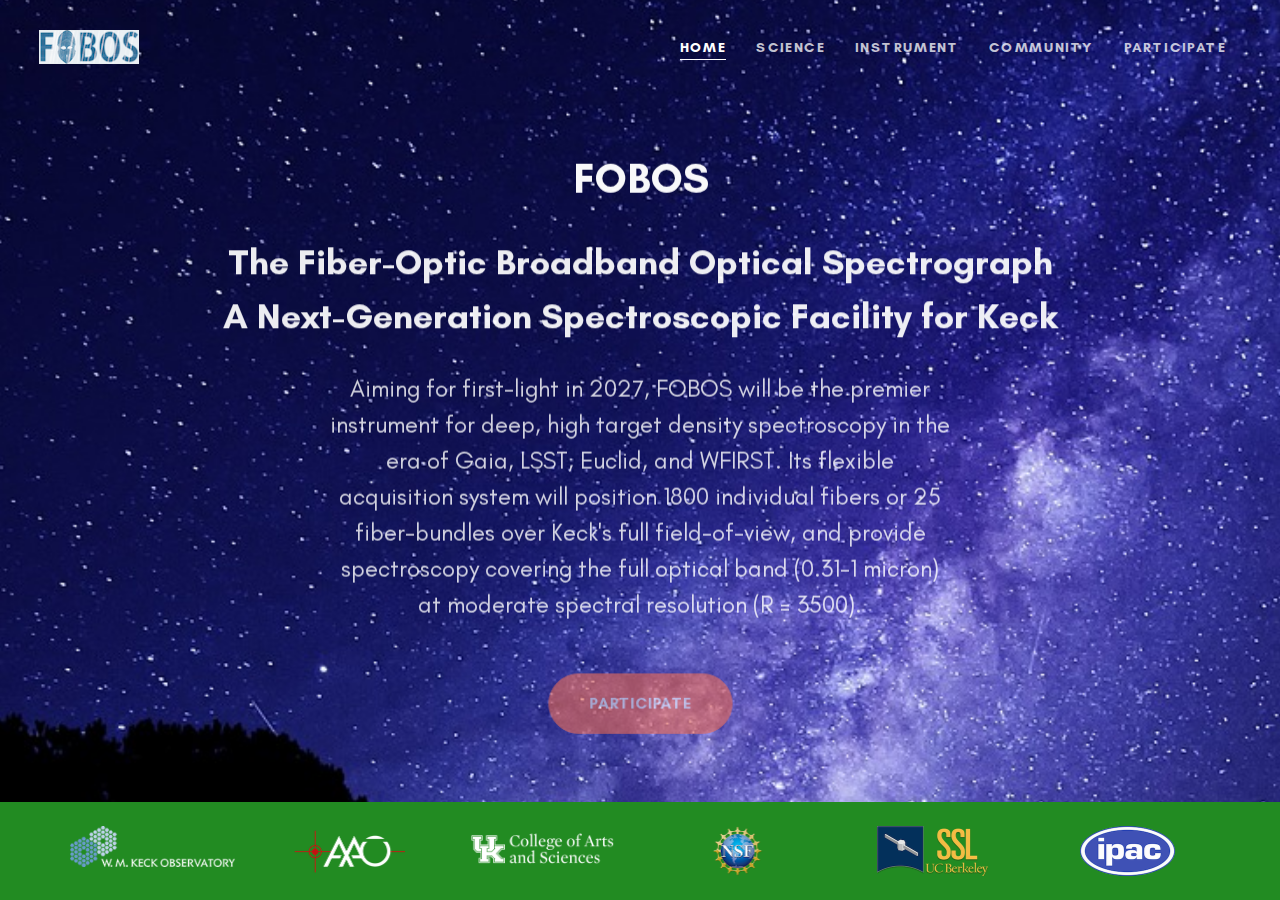
==== commit 017bbcce: "fixed up the science page" ====
--- a/index.html
+++ b/index.html
@@ -11,8 +11,6 @@
 	
 	<title>FOBOS</title>
 	
-	<link rel="stylesheet" href="assets/vendors/liquid-icon/liquid-icon.min.css" />
-	<link rel="stylesheet" href="assets/vendors/font-awesome/css/font-awesome.min.css" />
 	<link rel="stylesheet" href="assets/css/theme-vendors.min.css" />
 	<link rel="stylesheet" href="assets/css/theme.min.css" />
 	<link rel="stylesheet" href="assets/css/themes/digital-agency.css" />
@@ -59,7 +57,7 @@
 									<ul id="primary-nav" class="main-nav main-nav-hover-underline-1 nav align-items-lg-stretch justify-content-lg-center" data-submenu-options='{ "toggleType":"fade", "handler":"mouse-in-out" }' data-localscroll="true">
 										
 										<li class="is-active">
-											<a href="#content">
+											<a href="index.html">
 												<span class="link-icon"></span>
 												<span class="link-txt">
 													<span class="link-ext"></span>
@@ -68,7 +66,7 @@
 											</a>
 										</li>
 										<li>
-											<a href="#about">
+											<a href="science.html">
 												<span class="link-icon"></span>
 												<span class="link-txt">
 													<span class="link-ext"></span>
--- a/assets/css/themes/digital-agency.css
+++ b/assets/css/themes/digital-agency.css
@@ -87,4 +87,22 @@
 
 .bg-forestgreen {
   background: #228B22 !important;
+}
+
+.scienceImg {
+  height: 350px;
+}
+
+.scienceparawrap {
+  background-color: #efefef;
+  display: flex;
+  justify-content: center;
+  align-items: center;
+}
+
+.scienceparagraph {
+  display: flex;
+  justify-content: center;
+  align-items: center;
+  height: 100px;
 }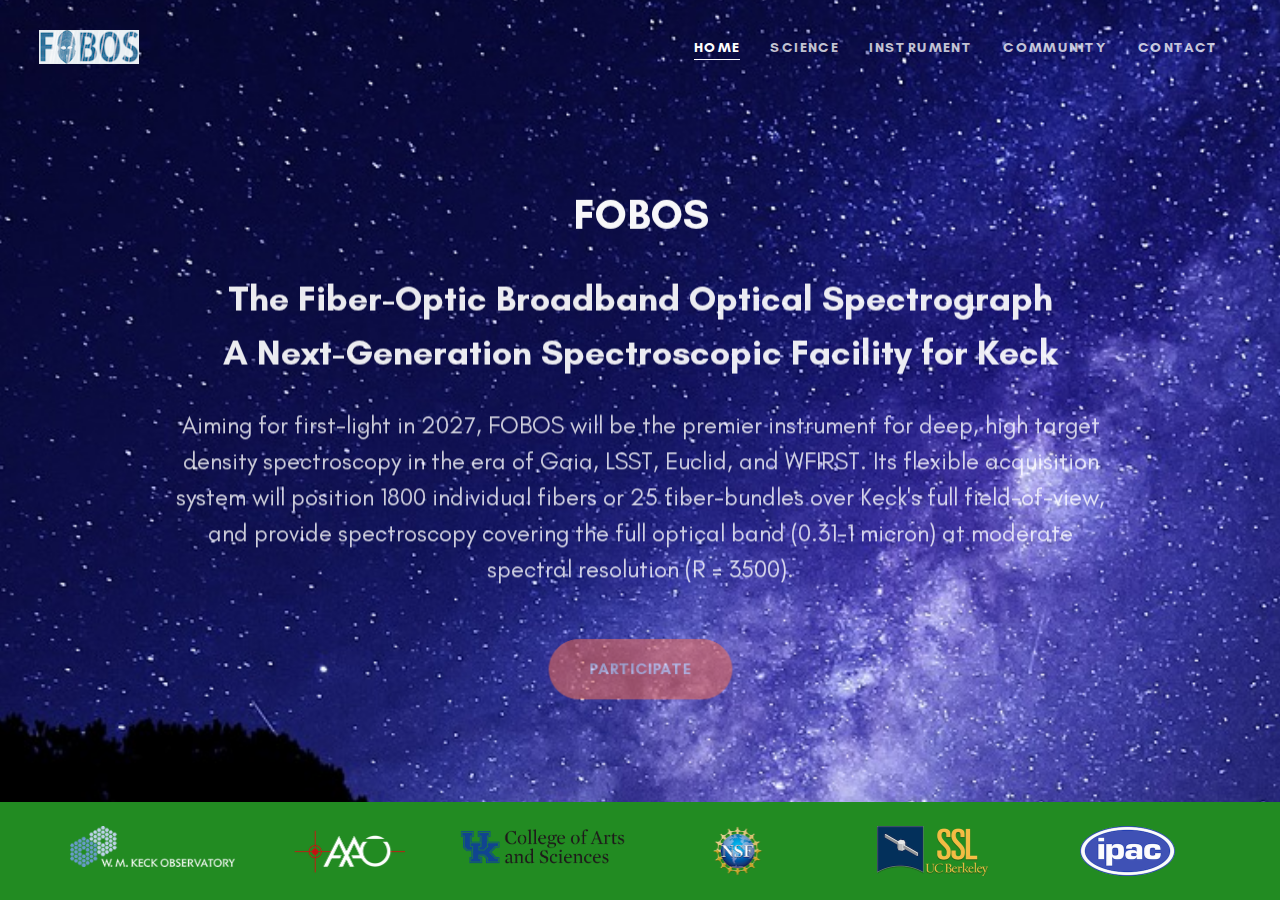
==== commit 5288e681: "added the community page" ====
--- a/index.html
+++ b/index.html
@@ -83,139 +83,21 @@
 												</span>
 											</a>
 										</li>
-										<li class="menu-item-has-children">
-											<a href="#">
-												<span class="link-icon"></span>
-												<span class="link-txt">
-													<span class="link-ext"></span>
-													<span class="txt">
-														Community
-														<span class="submenu-expander">
-															<i class="fa fa-angle-down"></i>
-														</span>
-													</span>
-												</span>
-											</a>
-											<ul class="nav-item-children">
-												<li>
-													<a href="https://www.ucolick.org/" target="_blank">
-														<span class="link-icon"></span>
-														<span class="link-txt">
-															<span class="link-ext"></span>
-															<span class="txt">
-																UCO
-																<span class="submenu-expander">
-																	<i class="fa fa-angle-down"></i>
-																</span>
-															</span>
-														</span>
-													</a>
-												</li>
-												<li>
-													<a href="http://www.keckobservatory.org/" target="_blank">
-														<span class="link-icon"></span>
-														<span class="link-txt">
-															<span class="link-ext"></span>
-															<span class="txt">
-																Keck
-																<span class="submenu-expander">
-																	<i class="fa fa-angle-down"></i>
-																</span>
-															</span>
-														</span>
-													</a>
-												</li>
-												<li>
-													<a href="https://www.ssl.berkeley.edu/" target="_blank">
-														<span class="link-icon"></span>
-														<span class="link-txt">
-															<span class="link-ext"></span>
-															<span class="txt">
-																SSL
-																<span class="submenu-expander">
-																	<i class="fa fa-angle-down"></i>
-																</span>
-															</span>
-														</span>
-													</a>
-												</li>
-												<li>
-													<a href="https://pa.as.uky.edu/" target="_blank">
-														<span class="link-icon"></span>
-														<span class="link-txt">
-															<span class="link-ext"></span>
-															<span class="txt">
-																University of Kentucky
-																<span class="submenu-expander">
-																	<i class="fa fa-angle-down"></i>
-																</span>
-															</span>
-														</span>
-													</a>
-												</li>
-												<li>
-													<a href="https://www.aao.gov.au/" target="_blank">
-														<span class="link-icon"></span>
-														<span class="link-txt">
-															<span class="link-ext"></span>
-															<span class="txt">
-																AAO
-																<span class="submenu-expander">
-																	<i class="fa fa-angle-down"></i>
-																</span>
-															</span>
-														</span>
-													</a>
-												</li>
-												<li>
-													<a href="https://www.noao.edu" target="_blank">
-														<span class="link-icon"></span>
-														<span class="link-txt">
-															<span class="link-ext"></span>
-															<span class="txt">
-																NOAO
-																<span class="submenu-expander">
-																	<i class="fa fa-angle-down"></i>
-																</span>
-															</span>
-														</span>
-													</a>
-												</li>
-												<li>
-													<a href="https://www.ipac.caltech.edu" target="_blank">
-														<span class="link-icon"></span>
-														<span class="link-txt">
-															<span class="link-ext"></span>
-															<span class="txt">
-															IPAC
-																<span class="submenu-expander">
-																	<i class="fa fa-angle-down"></i>
-																</span>
-															</span>
-														</span>
-													</a>
-												</li>
-												<li>
-													<a href="https://www.lbl.gov" target="_blank">
-														<span class="link-icon"></span>
-														<span class="link-txt">
-															<span class="link-ext"></span>
-															<span class="txt">
-																LBNL
-																<span class="submenu-expander">
-																	<i class="fa fa-angle-down"></i>
-																</span>
-															</span>
-														</span>
-													</a>
-												</li>
-											</ul>
-										<li>
-											<a href="#contact">
-												<span class="link-icon"></span>
-												<span class="link-txt">
-													<span class="link-ext"></span>
-													<span class="txt">Participate</span>
+										<li>
+											<a href="community.html">
+												<span class="link-icon"></span>
+												<span class="link-txt">
+													<span class="link-ext"></span>
+													<span class="txt">Community</span>
+												</span>
+											</a>
+										</li>
+										<li>
+											<a href="contact.html">
+												<span class="link-icon"></span>
+												<span class="link-txt">
+													<span class="link-ext"></span>
+													<span class="txt">Contact</span>
 												</span>
 											</a>
 										</li>
@@ -257,7 +139,7 @@
 							<h2 class="text-white lh-15 mb-4"><span class="font-size-2-3x lh-1">The Fiber-Optic Broadband Optical Spectrograph<br>A Next-Generation Spectroscopic Facility for Keck</span></h2>
 
 							<div class="row">
-								<div class="lqd-column col-md-8 col-md-offset-2">
+								<div class="lqd-column col-md-12">
 									
 									<p class="text-white font-size-24 mb-1">Aiming for first-light in 2027, FOBOS will be the premier instrument for deep, high target density spectroscopy in the era of Gaia, LSST, Euclid, and WFIRST.  Its flexible acquisition system will position 1800 individual fibers or 25 fiber-bundles over Keck's full field-of-view, and provide spectroscopy covering the full optical band (0.31-1 micron) at moderate spectral resolution (R = 3500).</p>
 								</div><!-- /.col-md-8 col-md-offset-2 -->
--- a/assets/css/themes/digital-agency.css
+++ b/assets/css/themes/digital-agency.css
@@ -89,20 +89,41 @@
   background: #228B22 !important;
 }
 
-.scienceImg {
-  height: 350px;
-}
-
 .scienceparawrap {
   background-color: #efefef;
   display: flex;
   justify-content: center;
   align-items: center;
+  padding-top: 30px;
+  padding-bottom: 30px;
 }
 
 .scienceparagraph {
   display: flex;
   justify-content: center;
   align-items: center;
-  height: 100px;
+}
+
+.ld-gmap {
+  background-image: url("../../img/map.jpg")
+}
+
+.fancy-title.participate, .iconbox {
+  text-align: right;
+}
+
+a {
+  color: #337ab7;
+}
+
+.center {
+  text-align: center;
+}
+
+.partnerLogoWrap {
+  padding: 50px 0;
+}
+
+.partnerLogo {
+  height: 60px;
 }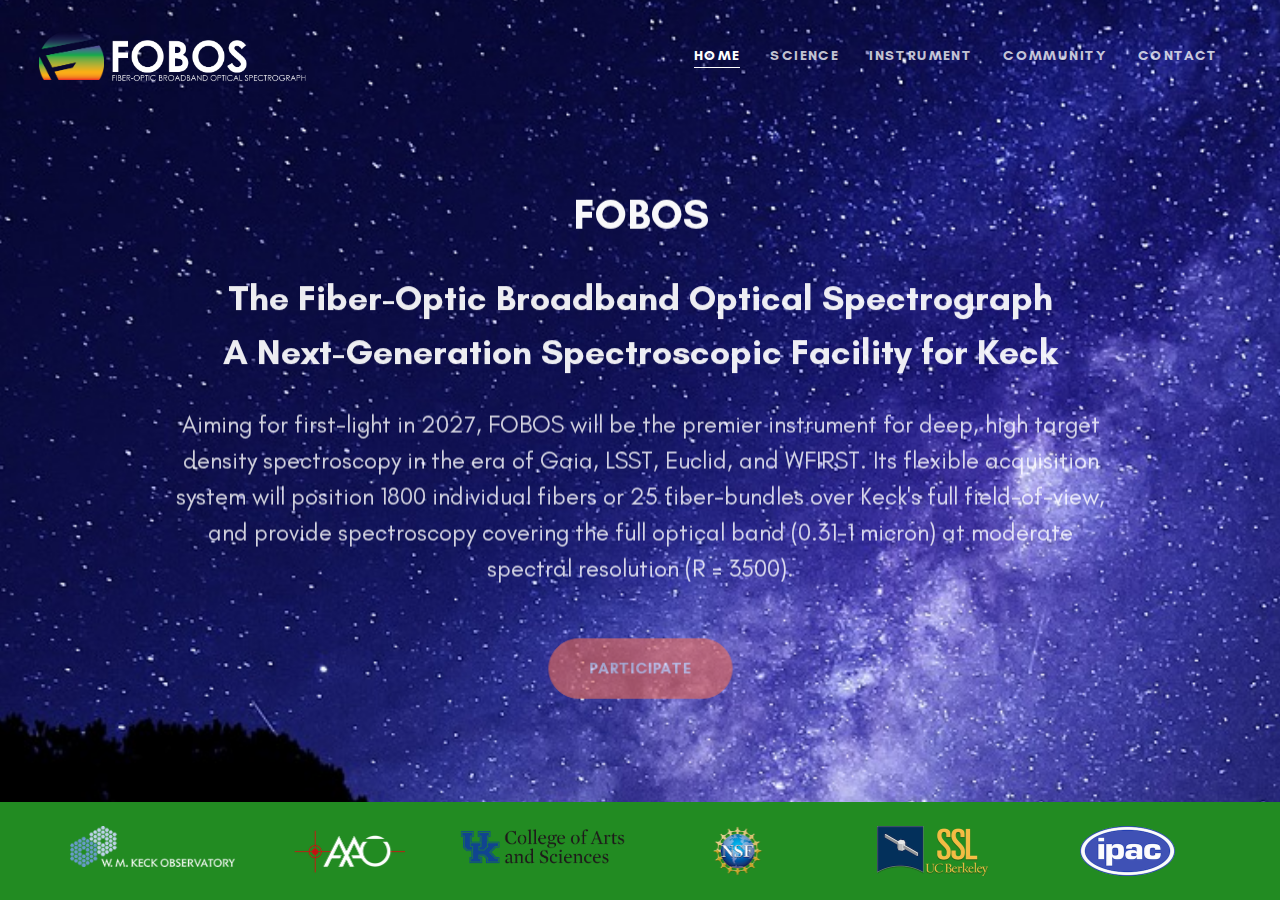
==== commit 8a7a59b4: "finished instrument page" ====
--- a/index.html
+++ b/index.html
@@ -35,8 +35,9 @@
 								<div class="navbar-header">
 									<a class="navbar-brand" href="index-digital-agency.html" rel="home">
 										<span class="navbar-brand-inner">
-											<img class="mobile-logo-default" src="./assets/img/FOBOS_LOGO_v1.png" alt="Ave HTML Template">
-											<img class="logo-default" src="./assets/img/FOBOS_LOGO_v1.png" alt="Ave HTML Template">
+											<img class="mobile-logo-default" src="./assets/img/FOBOS_FINAL_LOGO.png" alt="Ave HTML Template">
+											<img class="logo-default" src="./assets/img/FOBOS_FINAL_LOGO.png" alt="Ave HTML Template">
+											<img class="logo-text" src="./assets/img/FOBOS_TITLE.png" alt="Ave HTML Template">
 										</span>
 									</a>
 									<button type="button" class="navbar-toggle collapsed nav-trigger style-mobile" data-toggle="collapse" data-target="#main-header-collapse" aria-expanded="false" data-changeclassnames='{ "html": "mobile-nav-activated overflow-hidden" }'>
@@ -75,7 +76,7 @@
 											</a>
 										</li>
 										<li>
-											<a href="#services">
+											<a href="instrument.html">
 												<span class="link-icon"></span>
 												<span class="link-txt">
 													<span class="link-ext"></span>
@@ -147,7 +148,7 @@
 
 						</header><!-- /.fancy-title -->
 
-						<a href="#" class="btn btn-solid text-uppercase circle btn-bordered border-thin font-size-16 font-weight-bold ltr-sp-05 px-2 bg-hover-white text-hover-black mb-2" data-localscroll="true" data-localscroll-options='{"scrollBelowSection":true}'>
+						<a href="contact.html" class="btn btn-solid text-uppercase circle btn-bordered border-thin font-size-16 font-weight-bold ltr-sp-05 px-2 bg-hover-white text-hover-black mb-2" data-localscroll="true" data-localscroll-options='{"scrollBelowSection":true}'>
 							<span>
 								<span class="btn-txt">Participate</span>
 							</span>
--- a/assets/css/themes/digital-agency.css
+++ b/assets/css/themes/digital-agency.css
@@ -126,4 +126,18 @@
 
 .partnerLogo {
   height: 60px;
-}+}
+
+.navbar-brand img {
+  height: 50px;
+}
+
+.logo-text {
+  position: relative;
+  top: 5px;
+}
+
+.instrumentImg {
+  height: 400px;
+  max-width: none;
+}
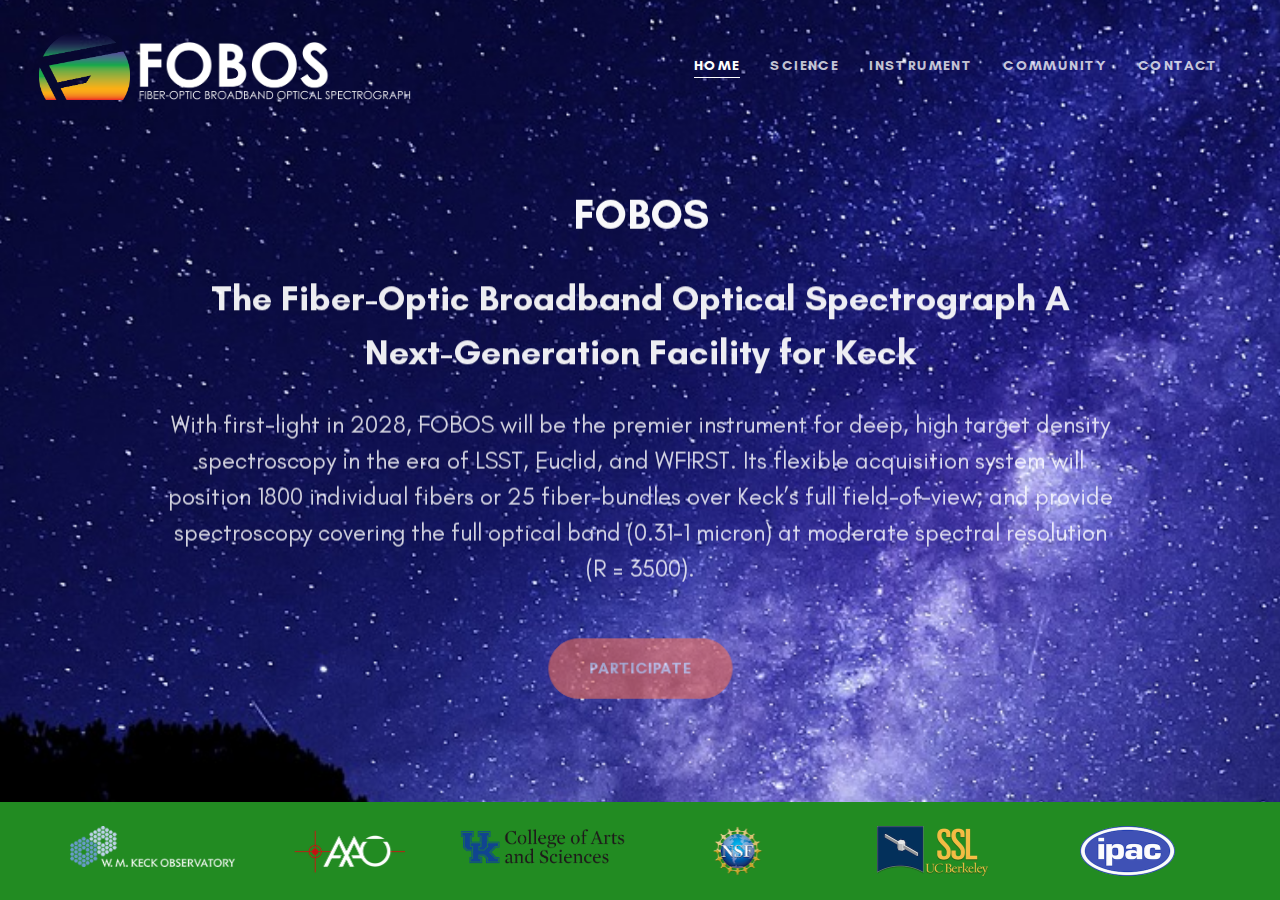
==== commit f42a0ec9: "added code of conduct to community page" ====
--- a/index.html
+++ b/index.html
@@ -137,12 +137,13 @@
 						<header class="fancy-title">
 							<!-- <h6 class="text-uppercase font-weight-normal ltr-sp-2 text-white mb-5">WE LOVE CREATING</h6> -->
 							<h1 class="text-white lh-15 mb-4"><span class="font-size-2-3x lh-1">FOBOS</span></h1>
-							<h2 class="text-white lh-15 mb-4"><span class="font-size-2-3x lh-1">The Fiber-Optic Broadband Optical Spectrograph<br>A Next-Generation Spectroscopic Facility for Keck</span></h2>
+							<h2 class="text-white lh-15 mb-4"><span class="font-size-2-3x lh-1">The Fiber-Optic Broadband Optical Spectrograph
+								A Next-Generation Facility for Keck</span></h2>
 
 							<div class="row">
 								<div class="lqd-column col-md-12">
 									
-									<p class="text-white font-size-24 mb-1">Aiming for first-light in 2027, FOBOS will be the premier instrument for deep, high target density spectroscopy in the era of Gaia, LSST, Euclid, and WFIRST.  Its flexible acquisition system will position 1800 individual fibers or 25 fiber-bundles over Keck's full field-of-view, and provide spectroscopy covering the full optical band (0.31-1 micron) at moderate spectral resolution (R = 3500).</p>
+									<p class="text-white font-size-24 mb-1">With first-light in 2028, FOBOS will be the premier instrument for deep, high target density spectroscopy in the era of LSST, Euclid, and WFIRST. Its flexible acquisition system will position 1800 individual fibers or 25 fiber-bundles over Keck’s full field-of-view, and provide spectroscopy covering the full optical band (0.31-1 micron) at moderate spectral resolution (R = 3500).</p>
 								</div><!-- /.col-md-8 col-md-offset-2 -->
 							</div><!-- /.row -->
 
--- a/assets/css/themes/digital-agency.css
+++ b/assets/css/themes/digital-agency.css
@@ -129,7 +129,7 @@
 }
 
 .navbar-brand img {
-  height: 50px;
+  height: 70px;
 }
 
 .logo-text {
@@ -138,6 +138,6 @@
 }
 
 .instrumentImg {
-  height: 400px;
+  height: 480px;
   max-width: none;
 }
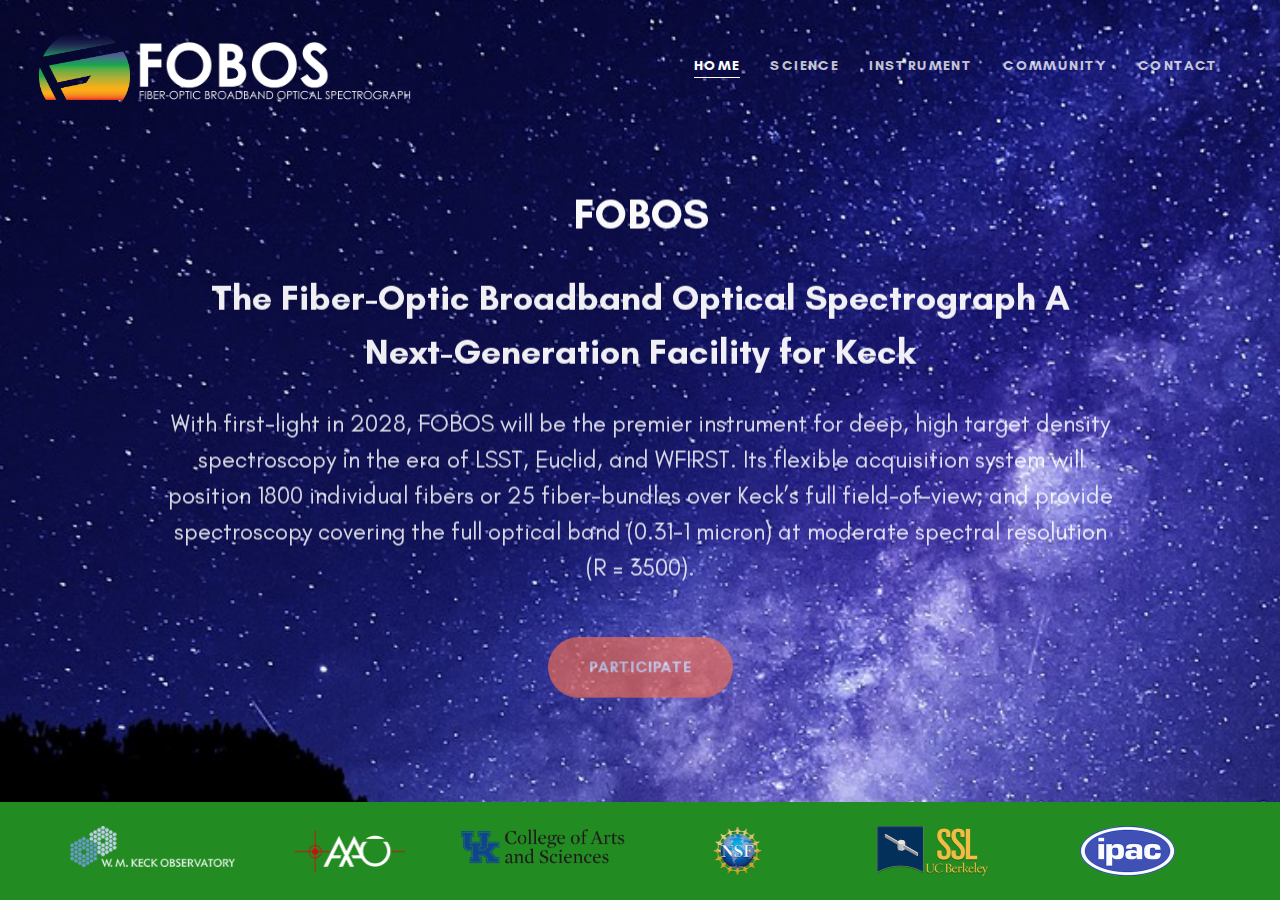
==== commit f626f9db: "fixed logo link" ====
--- a/index.html
+++ b/index.html
@@ -33,7 +33,7 @@
 							
 							<div class="col pr-5">
 								<div class="navbar-header">
-									<a class="navbar-brand" href="index-digital-agency.html" rel="home">
+									<a class="navbar-brand" href="index.html" rel="home">
 										<span class="navbar-brand-inner">
 											<img class="mobile-logo-default" src="./assets/img/FOBOS_FINAL_LOGO.png" alt="Ave HTML Template">
 											<img class="logo-default" src="./assets/img/FOBOS_FINAL_LOGO.png" alt="Ave HTML Template">
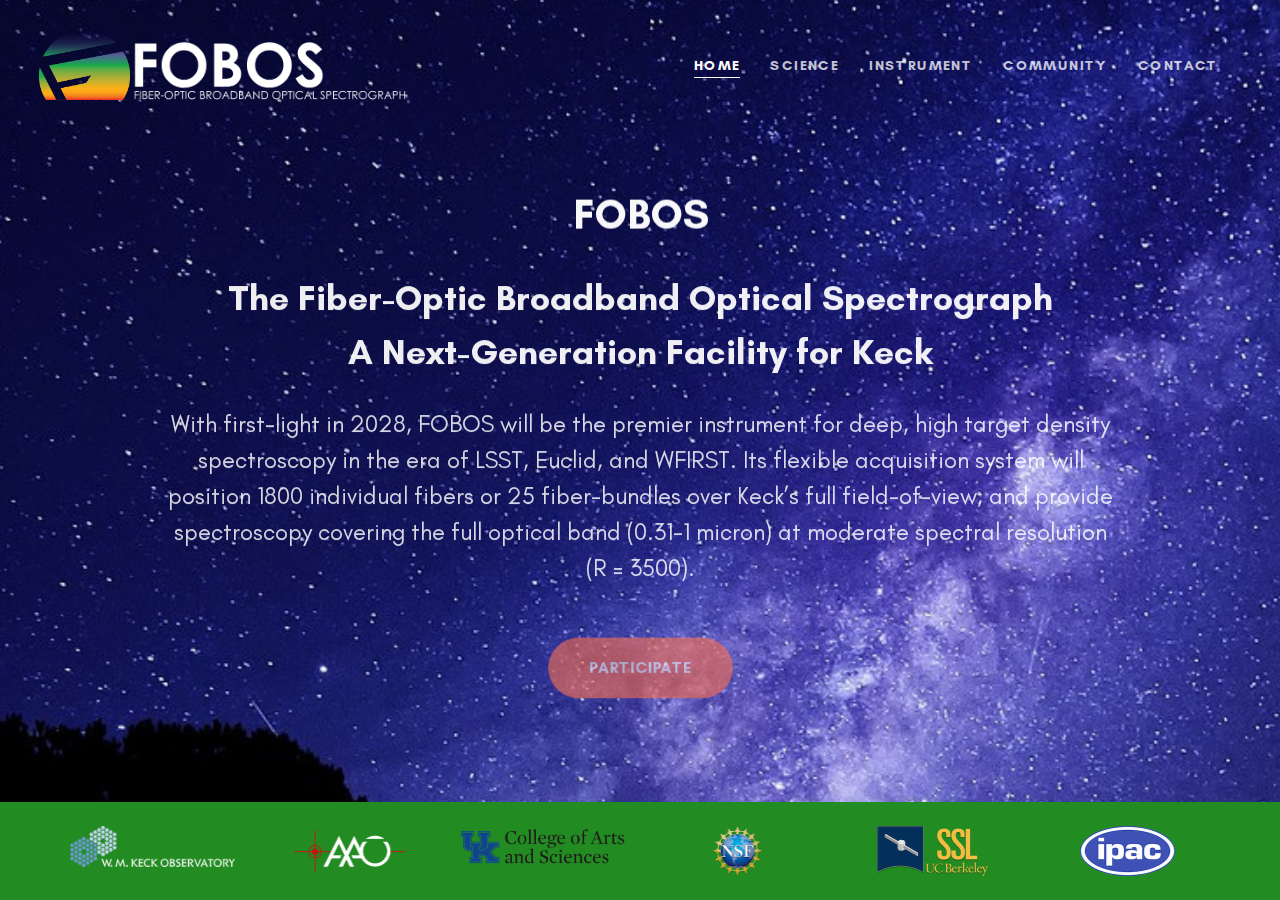
==== commit e9238c8a: "made small changes" ====
--- a/index.html
+++ b/index.html
@@ -7,7 +7,7 @@
 	<meta name="viewport" content="width=device-width, initial-scale=1, shrink-to-fit=no">
 	<meta name="theme-color" content="#3ed2a7">
 	
-	<link rel="shortcut icon" href="./favicon.png" />
+	<link rel="shortcut icon" href="./assets/img/favicon.ico" />
 	
 	<title>FOBOS</title>
 	
@@ -137,7 +137,7 @@
 						<header class="fancy-title">
 							<!-- <h6 class="text-uppercase font-weight-normal ltr-sp-2 text-white mb-5">WE LOVE CREATING</h6> -->
 							<h1 class="text-white lh-15 mb-4"><span class="font-size-2-3x lh-1">FOBOS</span></h1>
-							<h2 class="text-white lh-15 mb-4"><span class="font-size-2-3x lh-1">The Fiber-Optic Broadband Optical Spectrograph
+							<h2 class="text-white lh-15 mb-4"><span class="font-size-2-3x lh-1">The Fiber-Optic Broadband Optical Spectrograph<br />
 								A Next-Generation Facility for Keck</span></h2>
 
 							<div class="row">
--- a/assets/css/themes/digital-agency.css
+++ b/assets/css/themes/digital-agency.css
@@ -141,3 +141,34 @@
   height: 480px;
   max-width: none;
 }
+
+.instrumentOverviewImgWrap {
+  text-align: center;
+}
+
+.instrumentOverviewImg {
+  height: 600px;
+  max-width: none;
+}
+
+.navbar-brand-inner {
+  display: flex;
+}
+
+.fio {
+  text-align: center;
+}
+
+.leadership h3 {
+  text-align: left;
+  padding-left: 40px;
+}
+
+@media only screen and (max-width: 1199px) {
+  .main-header .mainbar .navbar-header {
+    background-color: black;
+  }
+  .nav-trigger .bar {
+    background-color: white;
+  }
+}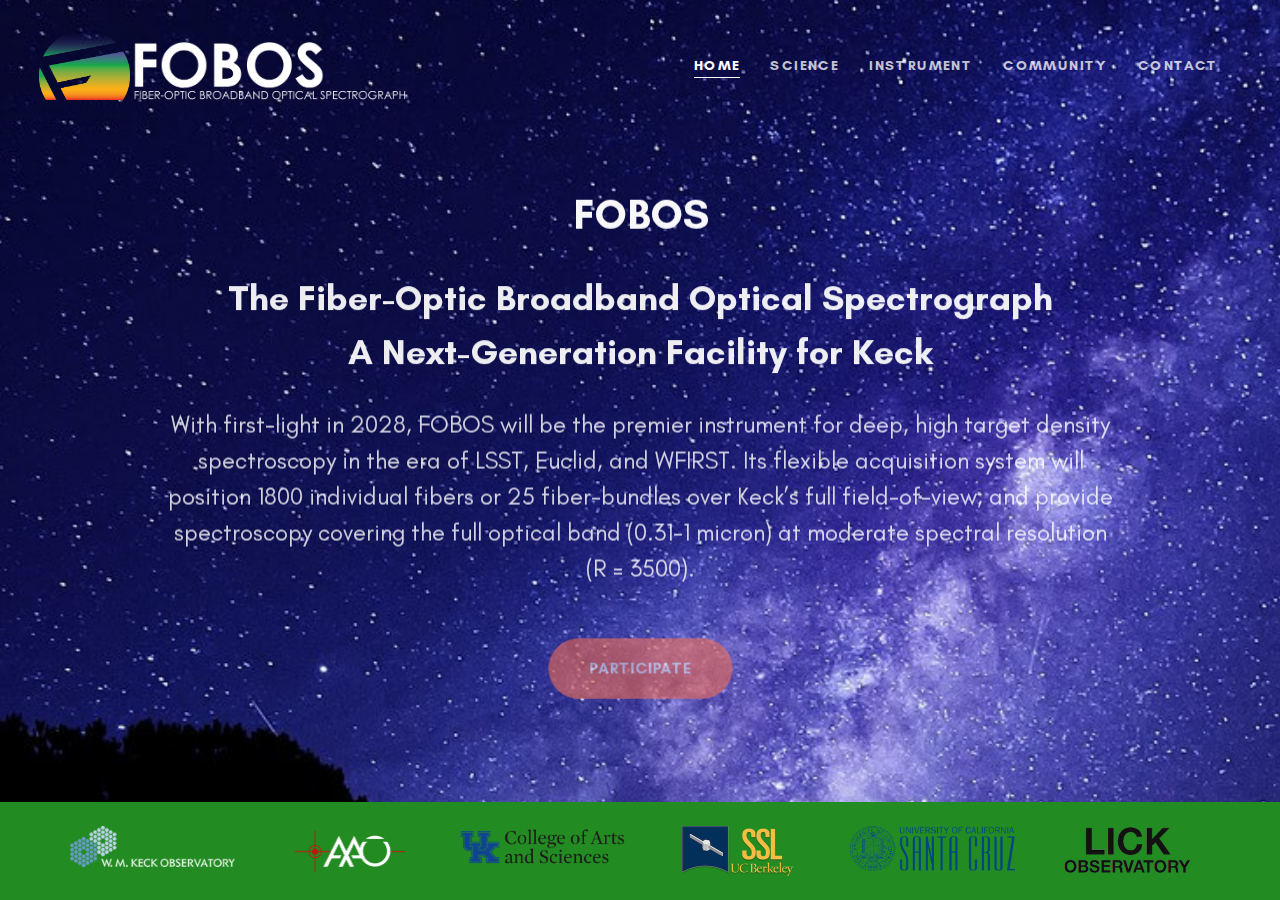
==== commit c7502d79: "changed partner logos" ====
--- a/index.html
+++ b/index.html
@@ -195,17 +195,12 @@
 									</div><!-- /.carousel-item -->
 									<div class="lqd-column carousel-item  col-md-2 col-sm-3 col-xs-4">
 										<figure class="text-center">
-											<img src="./assets/img/logos/nsf_logo.png" alt="Client">
-										</figure>
-									</div><!-- /.carousel-item -->
-									<div class="lqd-column carousel-item  col-md-2 col-sm-3 col-xs-4">
-										<figure class="text-center">
 											<img src="./assets/img/logos/uc-berk.png" alt="Client">
 										</figure>
 									</div><!-- /.carousel-item -->
 									<div class="lqd-column carousel-item  col-md-2 col-sm-3 col-xs-4">
 										<figure class="text-center">
-											<img src="./assets/img/logos/ipac.png" alt="Client">
+											<img src="./assets/img/logos/ucsc.png" alt="Client">
 										</figure>
 									</div><!-- /.carousel-item -->
 									<div class="lqd-column carousel-item  col-md-2 col-sm-3 col-xs-4">
--- a/assets/css/themes/digital-agency.css
+++ b/assets/css/themes/digital-agency.css
@@ -161,7 +161,13 @@
 
 .leadership h3 {
   text-align: left;
-  padding-left: 40px;
+  padding-left: 20px;
+}
+
+.page-404 {
+  padding-top: 20px;
+  padding-bottom: 0;
+  min-height: 100%;
 }
 
 @media only screen and (max-width: 1199px) {
